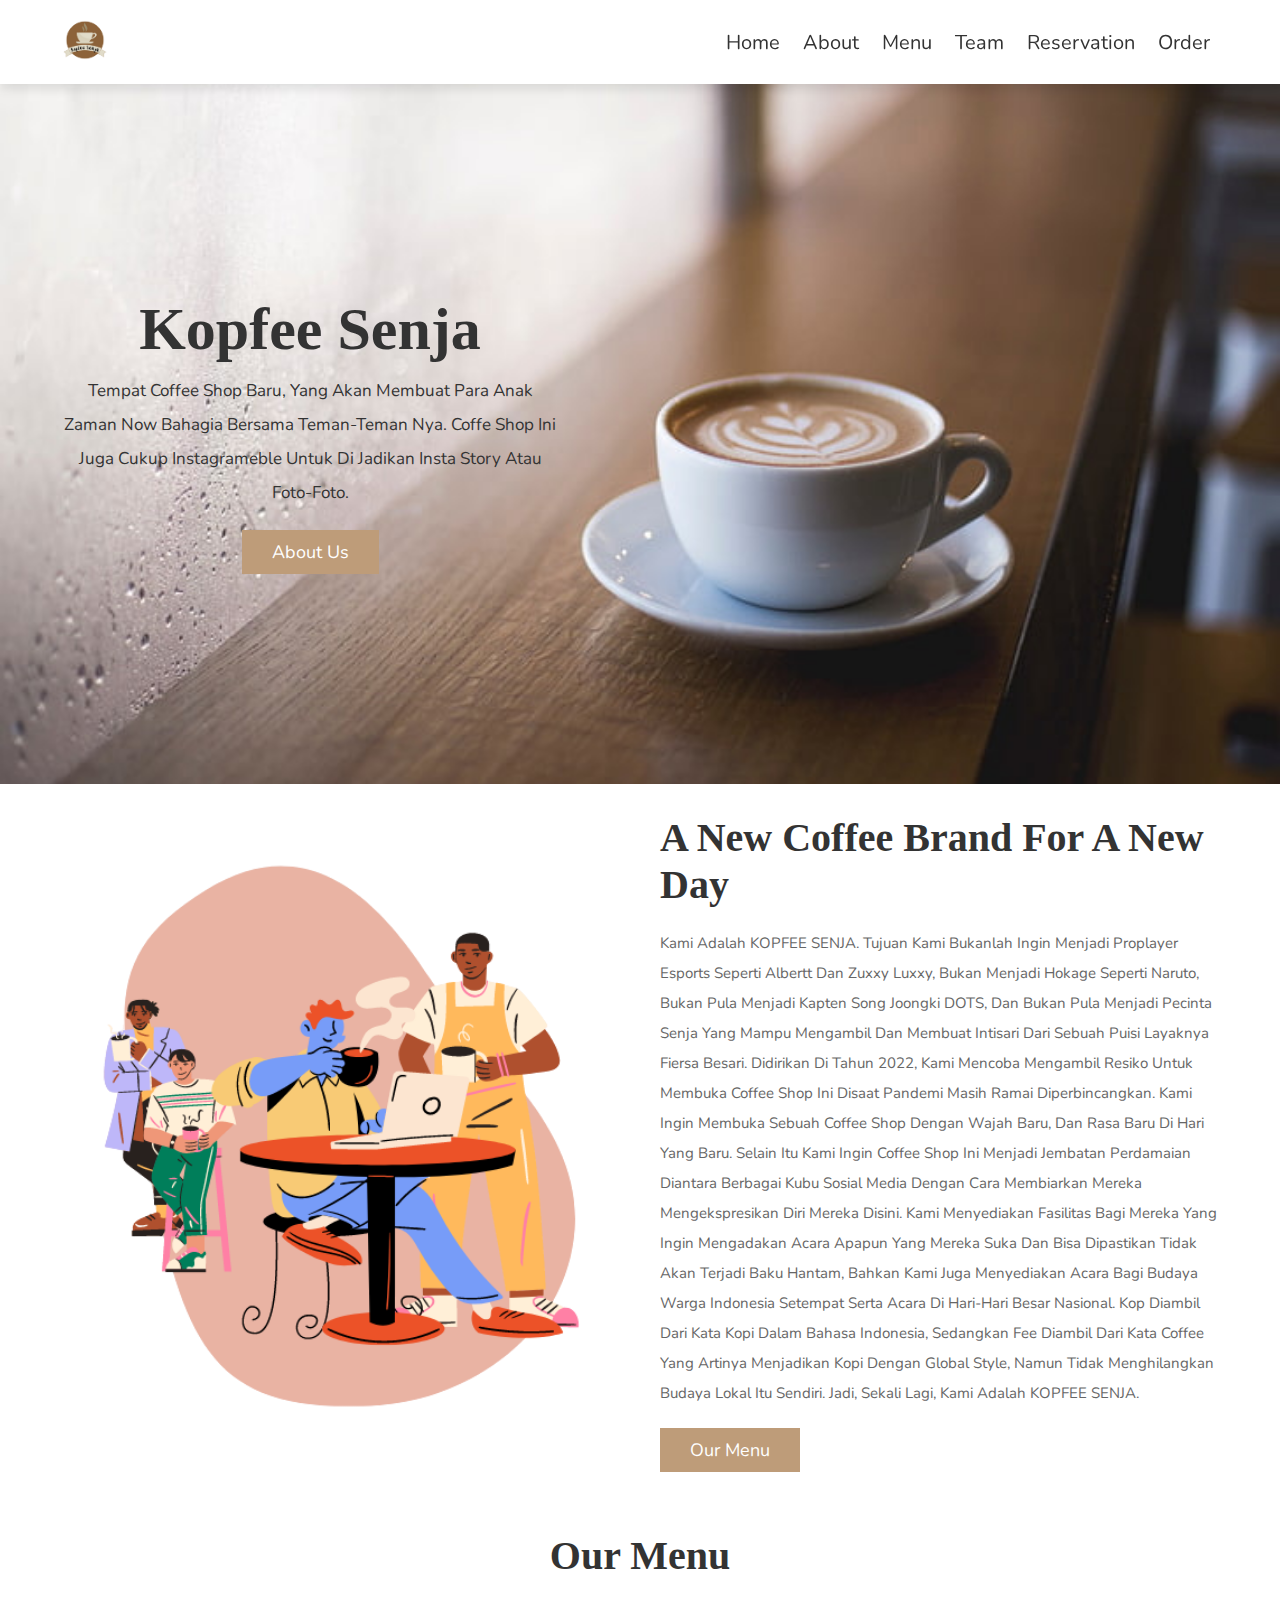
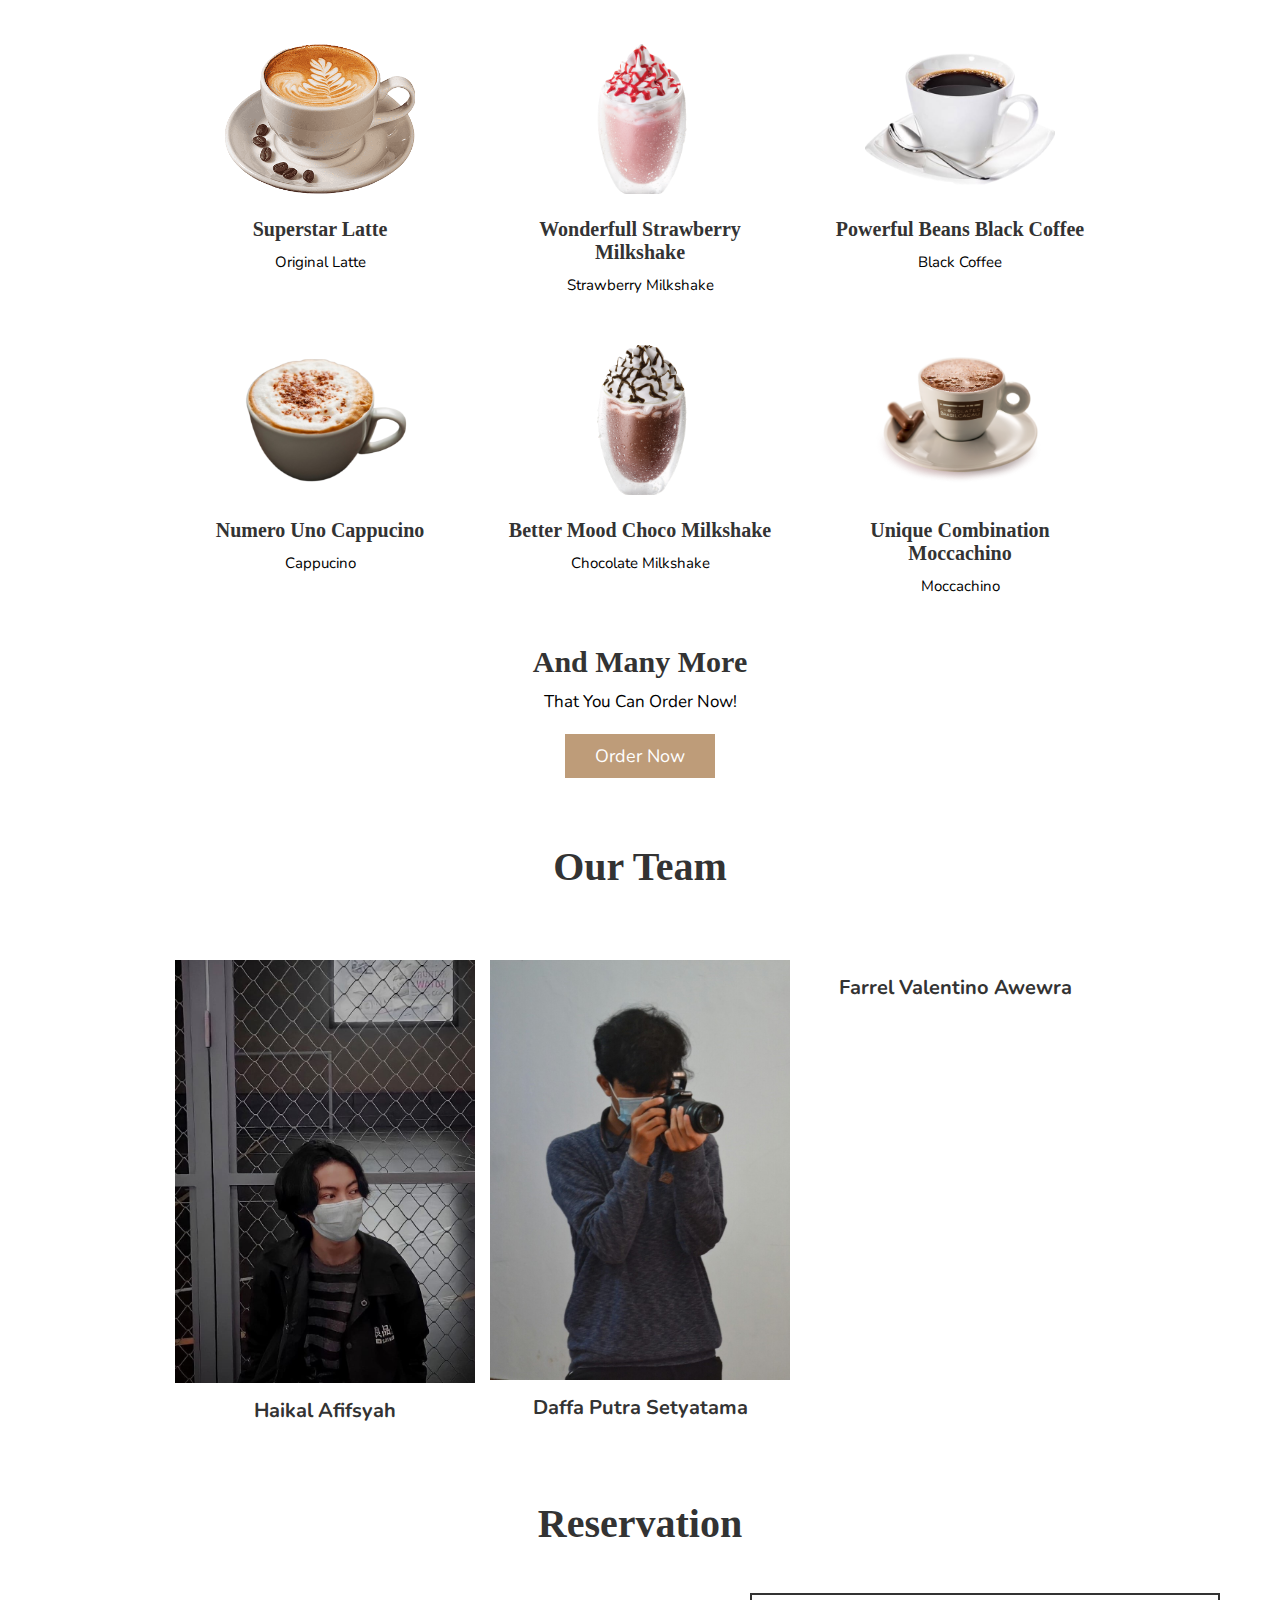
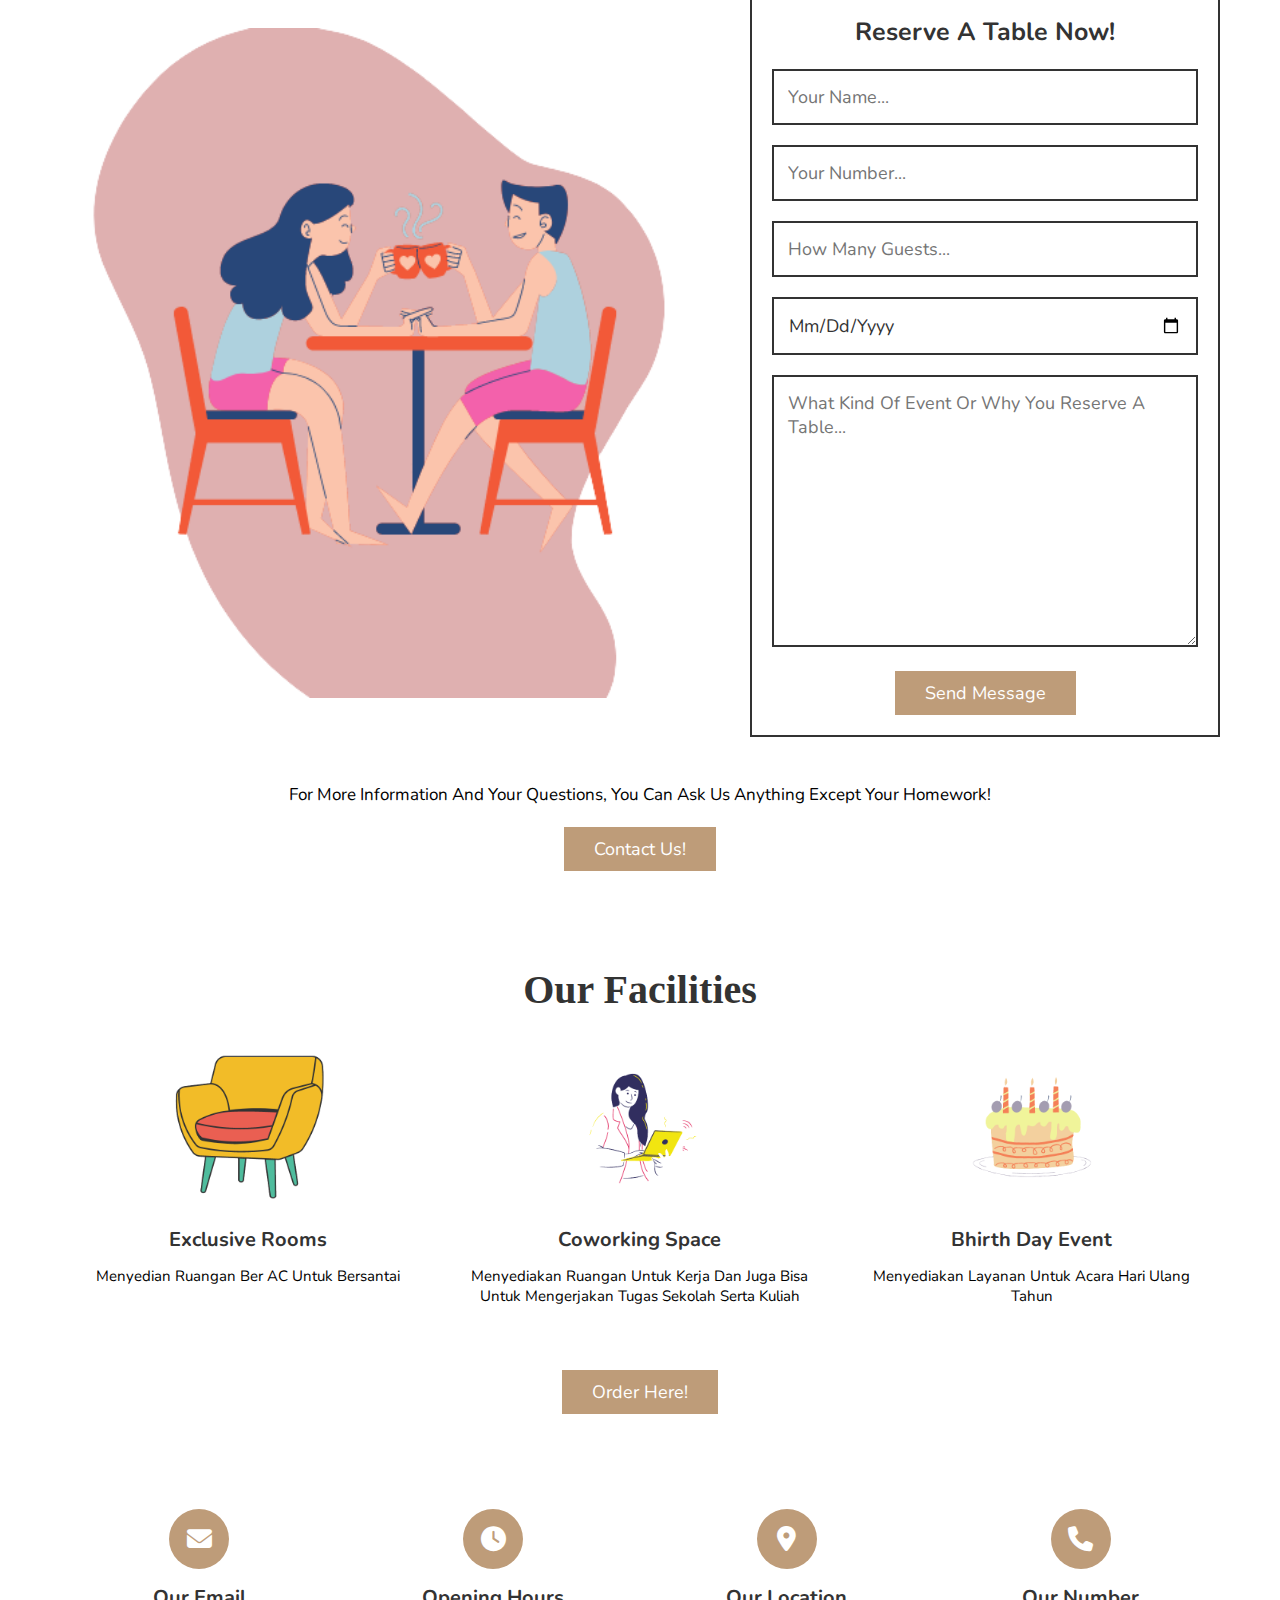
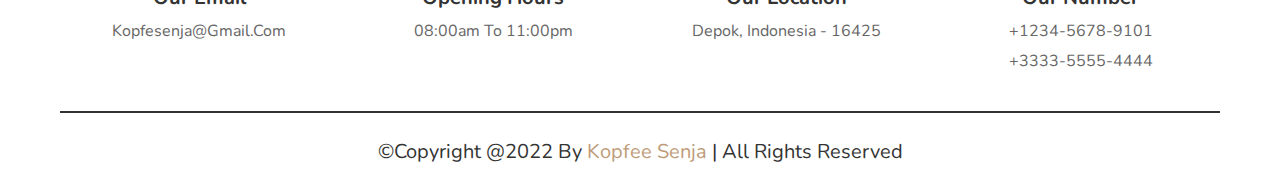
==== index.html @ ac5a5caf "Merge pull request #1 from farrelval/Develop" ====
<!DOCTYPE html>
<html>
<head>
	<meta charset="utf-8">
	<meta http-equiv="X-UA-Compatible" content="IE=edge">
	<meta name="viewport" content="width=device-width, initial-scale=1">
	<title>Welcome | Kopfee Senja</title>

	<!-- Font Awesome CDN Link -->
	<link rel="stylesheet" href="https://cdnjs.cloudflare.com/ajax/libs/font-awesome/6.1.1/css/all.min.css">

	<!-- CSS Link -->
	<link rel="stylesheet" type="text/css" href="css/style.css">

	<!-- Icon Title Link -->
	<link rel="Icon" href="/images/logo1.png" type="image/x-icon">


</head>
<body>

<!-- HEADER STARTS -->

<header class="header">
	<section class="flex">
		<a href="#home" class="logo"><img src="/images/logo1.png" alt=""></a>
	
		<nav class="navbar">
			<a href="#home">Home</a>
			<a href="#about">About</a>
			<a href="#menu">Menu</a>
			<a href="#team">Team</a>
			<a href="#reservation">Reservation</a>
			<a href="#orderfeatures">Order</a>
		</nav>

		<div id="menu-btn" class="fas fa-bars"></div>

	</section>
</header>

<!-- HEADER ENDS -->


<!-- HOME STARTS -->

<div class="home-bg">
	<section class="home" id="home">
		<div class="content">
			<h3>Kopfee Senja</h3>
			<p>Tempat coffee shop baru, yang akan membuat para anak zaman now bahagia bersama teman-teman nya. Coffe shop ini juga cukup instagrameble untuk di jadikan insta story atau foto-foto.</p>
			<a href="#about" class="btn">About Us</a>
		</div>
	</section>
</div>

<!-- HOME ENDS -->


<!-- ABOUT STARTS -->

<section class="about" id="about">
	<div class="image">
		<img src="/images/aboutus1.png" alt="">
	</div>
	<div class="content">
		<h3>A New Coffee Brand For A New Day</h3>
		<p>Kami adalah KOPFEE SENJA. Tujuan kami bukanlah ingin menjadi proplayer esports seperti Albertt dan Zuxxy Luxxy, bukan menjadi Hokage seperti Naruto, bukan pula menjadi Kapten Song Joongki DOTS, dan bukan pula menjadi pecinta senja yang mampu mengambil dan membuat intisari dari sebuah puisi layaknya Fiersa Besari. Didirikan di tahun 2022, kami mencoba mengambil resiko untuk membuka Coffee Shop ini disaat pandemi masih ramai diperbincangkan. Kami ingin membuka sebuah coffee shop dengan wajah baru, dan rasa baru di hari yang baru. Selain itu kami ingin coffee shop ini menjadi jembatan perdamaian diantara berbagai kubu sosial media dengan cara membiarkan mereka mengekspresikan diri mereka disini. Kami menyediakan fasilitas bagi mereka yang ingin mengadakan acara apapun yang mereka suka dan bisa dipastikan tidak akan terjadi baku hantam, bahkan kami juga menyediakan acara bagi budaya warga indonesia setempat serta acara di hari-hari besar nasional. Kop diambil dari kata kopi dalam bahasa Indonesia, sedangkan fee diambil dari kata coffee yang artinya menjadikan kopi dengan global style, namun tidak menghilangkan budaya lokal itu sendiri. Jadi, sekali lagi, kami adalah KOPFEE SENJA.</p>
		<a href="#menu" class="btn">Our Menu</a>
	</div>
</section>

<!-- ABOUT ENDS -->


<!-- MENU STARTS -->

	<section class="menu" id="menu">
		<div class="heading">
			<h3>Our Menu</h3>	
			<div class="box-container">
				<div class="box">
					<img src="/images/latte.png" alt="">
					<h3>Superstar latte</h3>
					<p>Original Latte</p>
				</div>
				<div class="box">
					<img src="/images/strawberrymilkshake.png" alt="">
					<h3>Wonderfull Strawberry Milkshake</h3>
					<p>Strawberry Milkshake</p>
				</div>
				<div class="box">
					<img src="/images/blackcoffee.png" alt="">
					<h3>Powerful Beans Black Coffee</h3>
					<p>Black Coffee</p>
				</div>
				<div class="box">
					<img src="/images/cappucino.png" alt="">
					<h3>Numero Uno Cappucino</h3>
					<p>Cappucino</p>
				</div>
				<div class="box">
					<img src="/images/chocomilkshake.png" alt="">
					<h3>Better Mood Choco Milkshake</h3>
					<p>Chocolate Milkshake</p>
				</div>
				<div class="box">
					<img src="/images/Mocha.png" alt="">
					<h3>Unique Combination Moccachino</h3>
					<p>Moccachino</p>
				</div>
			</div>
			<div class="tekstambah">
				<h3>And many more</h3>
				<p>That you can order now!</p>
				<a href="#orderfeaturesbtn" class="btn">Order Now</a>
			</div>
		</div>
	</section>

<!-- MENU ENDS -->


<!-- TEAM STARTS -->

<div class="team" id="team">
	<div class="heading">
		<h3>Our Team</h3>
	</div>
	<div class="box-container">
		<div class="box">	
			<img src="/images/haikal6.jpg" alt="">
			<h3>Haikal Afifsyah</h3>
			<div class="overlay">
				<div class="text">Perkenalkan nama saya Haikal, asal dari Tangerang. Saya adalah Owner sekaligus Manajer Kopfee Senja</div>
			</div>
		</div>
		<div class="box">
			<img src="/images/Daffaps.jpg" alt="">
			<h3>Daffa Putra Setyatama</h3>
			<div class="overlay">
				<div class="text">Halo, nama saya Daffa Putra Setyatama, asal dari Depok. Saya adalah Owner dan Head Store Kopfee Senja</div>
			</div>
		</div>
		<div class="box">
			<img src="/images/FarrelVA.jpg" alt="">
			<h3>Farrel Valentino Awewra</h3>
			<div class="overlay">
				<div class="text">Hai, saya Farrel Valentino yang asalnya dari Depok. Saya adalah Owner dan Creative Consultant Store Kopfee Senja</div>
			</div>
		</div>
	</div>
</div>

<!-- TEAM ENDS -->


<!-- RESERVATION STARTS -->

<section class="reservation" id="reservation">
	<div class="heading">
		<h3>Reservation</h3>
	</div>

	<div class="row">

		<div class="image">
			<img src="/images/reservation.png" alt="">
		</div>

		<form action="https://formspree.io/f/xlezkgwy" method="post">
			<h3>Reserve a table now!</h3>
			<input type="text" name="name" required class="box" maxlength="20" placeholder="Your name...">
			<input type="number" name="number" required class="box" maxlength="20" placeholder="Your number..." min="0" max="99999999999999" onkeypress="if(this.value.length == 10)" return false>
			<input type="number" name="guests" required class="box" maxlength="20" placeholder="How many guests..." min="0" max="99" onkeypress="if(this.value.length == 2)" return false>
			<input type="date" name="date" required class="box">
			<textarea name="messagetextarea" id="" cols="30" rows="10" class="box" placeholder="What kind of event or why you reserve a table..."></textarea>
			<input type="submit" name="send" value="Send message" class="btn">
		</form>
	</div>
	<div class="tekstambah">
		<p>For more information and your questions, you can ask us anything except your homework!</p>
		<a href="index2.html" class="btn" id="contactusbtn">Contact Us!</a>
	</div>
</section>

<!-- RESERVATION ENDS -->


<!-- ORDER FEATURES STARTS -->

<section class="orderfeatures" id="orderfeatures">

	<div class="heading">
		<h3>Our Facilities</h3>
	</div>

	<div class="box-container">
		
		<div class="box">
			<img src="/images/roomspace.png" alt="">
			<h3> Exclusive Rooms</h3>
			<p> Menyedian ruangan ber AC untuk bersantai</p>
		</div>
		<div class="box">
			<img src="/images/coworking.png" alt="">
			<h3> Coworking Space </h3>
			<p> Menyediakan ruangan Untuk kerja dan juga bisa untuk mengerjakan tugas sekolah serta kuliah</p>
		</div>
		<div class="box">
			<img src="/images/kueulangtahun.png" alt="">
			<h3> Bhirth day Event </h3>
			<p> Menyediakan Layanan untuk acara hari ulang tahun </p>
		</div>
	</div>
	<div class="tekstambah">
		<a href="order.html" class="btn" id="orderfeaturesbtn">Order Here!</a>
	</div>
</section>

<!-- ORDER FEATURES ENDS -->


<!-- FOOTER STARTS -->

<section class="footer">

	<div class="box-container">

		<div class="box">
			<i class="fas fa-envelope"></i>
			<h3>Our Email</h3>
			<p>kopfesenja@gmail.com</p>
		</div>
		
		<div class="box">
			<i class="fas fa-clock"></i>
			<h3>Opening Hours</h3>
			<p>08:00am to 11:00pm</p>
		</div>

		<div class="box">
			<i class="fas fa-map-marker-alt"></i>
			<h3>Our Location</h3>
			<p>Depok, Indonesia - 16425</p>
		</div>

		<div class="box">
			<i class="fas fa-phone"></i>
			<h3>Our Number</h3>
			<p>+1234-5678-9101</p>
			<p>+3333-5555-4444</p>
		</div>


	</div>

<div class="credit"> &copy;copyright @2022 by <span>Kopfee Senja</span> | all rights reserved</div>

</section>

<!-- FOOTER ENDS -->

































	<script src="js/script.js"></script>
</body>
</html>
---- css/style.css ----
@import url("https://fonts.googleapis.com/css2?family=Merienda+One&family=Nunito:wght@200;300;400;500;600;700;800&display=swap");
:root {
  --main-color: #be9c79;
  --black: #333;
  --white: #fff;
  --light-color: #666;
  --border:.2rem solid var(--black);
  --box-shadow:0 .5rem 1rem rgba(0,0,0,.1);
}

* {
  font-family: "Nunito", sans-serif;
  margin: 0;
  padding: 0;
  box-sizing: border-box;
  outline: none;
  border: none;
  text-decoration: none;
  text-transform: capitalize;
}

*::-moz-selection {
  background-color: var(--main-color);
  color: var(--white);
}

*::selection {
  background-color: var(--main-color);
  color: var(--white);
}

::-webkit-scrollbar {
  height: 0.5rem;
  width: 1rem;
}

::-webkit-scrollbar-track {
  background-color: transparent;
}

::-webkit-scrollbar-thumb {
  background-color: var(--main-color);
}

html {
  font-size: 62.5%;
  overflow-x: hidden;
  scroll-behavior: smooth;
  scroll-padding-top: 6rem;
}

section {
  padding: 3rem 2rem;
  max-width: 1200px;
  margin: 0 auto;
}

.heading {
  text-align: center;
  margin-bottom: 2rem;
}

.heading h3 {
  font-size: 4rem;
  color: var(--black);
  font-family: "Merienda One", cursive;
}

.btn {
  display: inline-block;
  margin-top: 1rem;
  background-color: var(--main-color);
  cursor: pointer;
  color: var(--white);
  font-size: 1.8rem;
  padding: 1rem 3rem;
}

.btn:hover {
  background-color: var(--black);
}

.header {
  position: -webkit-sticky;
  position: sticky;
  top: 0;
  left: 0;
  right: 0;
  background-color: var(--white);
  box-shadow: var(--box-shadow);
  z-index: 1000;
}

.header .flex {
  display: flex;
  align-items: center;
  justify-content: space-between;
  position: relative;
  padding: 1.5rem 2rem;
}

.header .flex .logo img {
  height: 5rem;
}

.header .flex .navbar a {
  margin: 1rem;
  font-size: 2rem;
  color: var(--black);
}

.header .flex .navbar a:hover {
  text-decoration: underline;
  color: var(--main-color);
}

#menu-btn {
  display: none;
  font-size: 2.5rem;
  color: var(--black);
  cursor: pointer;
}

.home-bg {
  background: url(/images/homebg.jpg) no-repeat;
  background-size: cover;
  background-position: center;
}

.home-bg .home {
  min-height: 70rem;
  display: flex;
  align-items: center;
}

.home-bg .home .content {
  width: 50rem;
  text-align: center;
}

.home-bg .home .content h3 {
  font-size: 6rem;
  color: var(--black);
  font-family: "Merienda One", cursive;
}

.home-bg .home .content p {
  padding: 1rem 0;
  font-size: 1.7rem;
  color: var(--black);
  line-height: 2;
}

.about {
  display: flex;
  align-items: center;
  flex-wrap: wrap;
  gap: 4rem;
}

.about .image {
  flex: 1 1 40rem;
}

.about .image img {
  width: 100%;
}

.about .content {
  flex: 1 1 40rem;
}

.about .content h3 {
  font-size: 4rem;
  color: var(--black);
  font-family: "Merienda One", cursive;
  padding-bottom: 1rem;
}

.about .content p {
  padding: 1rem 0;
  line-height: 2;
  color: var(--light-color);
  font-size: 1.5rem;
}

.menu .box-container {
  padding-top: 5rem;
  display: grid;
  grid-template-columns: repeat(auto-fit, 30rem);
  gap: 2rem;
  align-items: flex-start;
  justify-content: center;
}

.menu .box-container .box {
  text-align: center;
  margin: 5%;
  cursor: pointer;
}

.menu .box-container .box:hover {
  background-color: var(--main-color);
  transition: 0.3s ease;
}

.menu .box-container .box:active {
  background-color: var(--black);
}
.menu .box-container .box:active h3 {
  color: var(--white);
}
.menu .box-container .box:active p {
  color: var(--white);
}

.menu .box-container .box img {
  width: 190px;
  height: 150px;
  -o-object-fit: cover;
     object-fit: cover;
  margin-bottom: 2rem;
}

.menu .box-container .box h3 {
  font-size: 2rem;
  color: var(--black);
}

.menu .box-container .box p {
  font-size: 15px;
  padding-top: 4%;
}

.menu .tekstambah {
  text-align: center;
  margin: 3%;
}

.menu .tekstambah h3 {
  font-size: 3rem;
}

.menu .tekstambah p {
  font-size: 1.7rem;
  padding: 1%;
}

.team .box-container {
  padding-top: 5rem;
  display: grid;
  grid-template-columns: repeat(auto-fit, 30rem);
  gap: 1.5rem;
  justify-content: center;
}

.team .box-container .box {
  text-align: center;
}

.team .box-container .box {
  position: relative;
  cursor: pointer;
}

.team .box-container .box .overlay {
  position: absolute;
  bottom: 100%;
  left: 0;
  right: 0;
  background-color: var(--main-color);
  overflow: hidden;
  width: 100%;
  height: 0;
  transition: 0.5s ease;
}

.team .box-container .box:hover .overlay {
  bottom: 0;
  height: 100%;
}

.team .box-container .box .overlay .text {
  color: var(--white);
  font-size: 20px;
  position: absolute;
  top: 50%;
  left: 50%;
  transform: translate(-50%, -50%);
  text-align: center;
}

.team .box-container .box img {
  width: 100%;
  -o-object-fit: cover;
     object-fit: cover;
  margin-bottom: 1rem;
}

.team .box-container .box h3 {
  font-size: 2rem;
  color: var(--black);
}

.reservation .heading {
  margin: 4%;
}

.reservation .row {
  display: flex;
  align-items: center;
  flex-wrap: wrap;
  gap: 2rem;
}

.reservation .row .image {
  flex: 1 1 50rem;
}

.reservation .row .image img {
  width: 100%;
}

.reservation .row form {
  flex: 1 1 30rem;
  border: var(--border);
  padding: 2rem;
  text-align: center;
}

.reservation .row form h3 {
  font-size: 2.5rem;
  margin-bottom: 1rem;
  color: var(--black);
}

.reservation .row form .box {
  width: 100%;
  padding: 1.4rem;
  font-size: 1.8rem;
  color: var(--black);
  border: var(--border);
  margin: 1rem 0;
}

.reservation .tekstambah {
  text-align: center;
  margin: 3%;
}

.reservation .tekstambah p {
  font-size: 1.7rem;
  padding: 1%;
}

.orderfeatures .box-container {
  display: grid;
  grid-template-columns: repeat(auto-fit, minmax(27rem, 1fr));
  gap: 1.5rem;
  align-items: flex-start;
  justify-content: center;
}

.orderfeatures .box-container .box {
  text-align: center;
  margin: 5%;
  cursor: pointer;
}

.orderfeatures .box-container .box img {
  width: 190px;
  height: 150px;
  -o-object-fit: cover;
     object-fit: cover;
  margin-bottom: 2rem;
}

.orderfeatures .box-container .box h3 {
  font-size: 2rem;
  color: var(--black);
}

.orderfeatures .box-container .box p {
  font-size: 15px;
  padding-top: 4%;
}

.orderfeatures .tekstambah {
  text-align: center;
  margin: 3%;
}

.footer .box-container {
  display: grid;
  grid-template-columns: repeat(auto-fit, minmax(27rem, 1fr));
  gap: 1.5rem;
  align-items: flex-start;
}

.footer .box-container .box {
  text-align: center;
}

.footer .box-container .box i {
  font-size: 2.5rem;
  line-height: 6rem;
  height: 6rem;
  width: 6rem;
  border-radius: 50%;
  background-color: var(--main-color);
  color: var(--white);
  margin-bottom: 0.5rem;
}

.footer .box-container .box h3 {
  margin: 1rem 0;
  font-size: 2rem;
  color: var(--black);
}

.footer .box-container .box p {
  line-height: 2rem;
  font-size: 1.6rem;
  color: var(--light-color);
  margin: 1rem 0;
}

.footer .credit {
  text-align: center;
  margin-top: 3rem;
  padding-top: 2.5rem;
  border-top: var(--border);
  font-size: 2rem;
  color: var(--black);
}

.footer .credit span {
  color: var(--main-color);
}

/*INDEX2.HTML*/
.contactus .heading {
  margin: 4%;
}

.contactus .row {
  display: flex;
  align-items: center;
  flex-wrap: wrap;
  gap: 2rem;
}

.contactus .row .image {
  flex: 1 1 50rem;
}

.contactus .row .image img {
  width: 100%;
}

.contactus .row form {
  flex: 1 1 30rem;
  border: var(--border);
  padding: 2rem;
  text-align: center;
}

.contactus .row form h3 {
  font-size: 2.5rem;
  margin-bottom: 1rem;
  color: var(--black);
}

.contactus .row form .box {
  width: 100%;
  padding: 1.4rem;
  font-size: 1.8rem;
  color: var(--black);
  border: var(--border);
  margin: 1rem 0;
}

.contactus .row form label {
  font-size: 1.5rem;
  font-family: "Nunito", sans-serif;
  float: left;
  color: var(--light-color);
}

.faq .container {
  margin: 20px auto;
  max-width: 700px;
}

.faq .container .heading {
  text-align: center;
  font-size: 30px;
  padding: 20px;
  margin-bottom: 20px;
  font-family: "Merienda One", cursive;
}

.faq .container .accordion-container {
  padding: 0 20px;
}

.faq .container .accordion-container .accordion {
  margin-bottom: 20px;
  cursor: pointer;
}

.faq .container .accordion-container .accordion.active .accordion-heading {
  background: var(--main-color);
}

.faq .container .accordion-container .accordion.active .accordion-heading h3 {
  color: var(--white);
  font-family: "Nunito", sans-serif;
}

.faq .container .accordion-container .accordion.active .accordion-heading i {
  color: #fff;
  transform: rotate(180deg);
  transition: transform 0.2s 0.1s;
}

.faq .container .accordion-container .accordion.active .accordion-content {
  display: block;
}

.faq .container .accordion-container .accordion .accordion-heading {
  display: flex;
  align-items: center;
  justify-content: space-between;
  gap: 10px;
  background: #fff;
  border: 2px solid #000;
  padding: 15px 20px;
}

.faq .container .accordion-container .accordion .accordion-heading h3 {
  font-size: 18px;
}

.faq .container .accordion-container .accordion .accordion-heading i {
  font-size: 25px;
}

.faq .container .accordion-container .accordion .accordion-content {
  padding: 15px 20px;
  border: 2px solid #000;
  font-size: 15px;
  background: #fff;
  border-top: 0;
  display: none;
  -webkit-animation: animate 0.2s linear backwards;
          animation: animate 0.2s linear backwards;
  line-height: 2;
  transform-origin: top;
}

.order .heading {
  padding-top: 3rem;
}

.order .box-container {
  padding-top: 5rem;
  display: grid;
  grid-template-columns: repeat(auto-fit, 30rem);
  gap: 2rem;
  align-items: flex-start;
  justify-content: center;
}

.order .box-container .box {
  cursor: pointer;
  background: #fff;
  border: 0.1rem solid rgba(0, 0, 0, 0.2);
  border-radius: 0.5rem;
  box-shadow: var(--box-shadow);
}

.order .container .box-container .box:hover {
  background: var(--main-color);
  transition: 0.5s ease;
}
.order .container .box-container .box .content .price:hover {
  color: var(--white);
}
.order .container .box-container .box .content h3:hover, .order .container .box-container .box p:hover {
  color: var(--white);
}

.order .box-container .box .image {
  height: 25rem;
  width: 100%;
  padding: 1.5rem;
  overflow: hidden;
  position: relative;
}

.order .box-container .box .image img {
  height: 100%;
  width: 100%;
  border-radius: 0.5rem;
  -o-object-fit: cover;
     object-fit: cover;
}

.order .box-container .box .content {
  padding: 2rem;
  padding-top: 0;
  font-family: "Nunito", sans-serif;
}

.order .box-container .box .content h3 {
  color: var(--black);
  font-size: 2rem;
}

.order .box-container .box .content p {
  color: var(--black);
  font-size: 1.3rem;
  padding: 0.5rem 0;
  line-height: 1.5;
}

.order .container .box-container .box .content .price {
  color: var(--black);
  margin-top: 1rem;
  font-size: 1.2rem;
}

.order form {
  max-width: 90rem;
  border-radius: 0.5rem;
  box-shadow: var(--box-shadow);
  border: 0.1rem solid rgba(0, 0, 0, 0.2);
  background: var(--white);
  padding: 1.5rem;
  margin: 0 auto;
}

.order form .inputbox {
  display: flex;
  flex-wrap: wrap;
  justify-content: space-between;
}

.order form .inputbox .input {
  width: 49%;
}

.order form .inputbox .input span {
  display: block;
  padding: 0.5rem 0;
  font-size: 1.5rem;
  color: var(--black);
}

.order form .inputbox .input input,
.order form .inputbox .input textarea {
  background: #eee;
  border-radius: 0.5rem;
  padding: 1rem;
  font-size: 1.6rem;
  color: var(--black);
  text-transform: none;
  margin-bottom: 1rem;
  width: 100%;
}

.order form .inputbox .input textarea {
  height: 20rem;
  resize: none;
}

@-webkit-keyframes animate {
  0% {
    transform: scaleY(0);
  }
}

@keyframes animate {
  0% {
    transform: scaleY(0);
  }
}
@media (max-width: 991px) {
  html {
    font-size: 55%;
  }

  .order form .inputbox .input {
    width: 100%;
  }
}
@media (max-width: 768px) {
  #menu-btn {
    display: inline-block;
    transition: 0.2s linear;
  }

  #menu-btn.fa-times {
    transform: rotate(180deg);
  }

  .header .flex .navbar {
    position: absolute;
    top: 99%;
    left: 0;
    right: 0;
    background-color: var(--white);
    border-top: var(--border);
    border-bottom: var(--border);
    -webkit-clip-path: polygon(0 0, 100% 0, 100% 0, 0 0);
            clip-path: polygon(0 0, 100% 0, 100% 0, 0 0);
    transition: 0.2s linear;
  }

  .header .flex .navbar.active {
    -webkit-clip-path: polygon(0 0, 100% 0, 100% 100%, 0 100%);
            clip-path: polygon(0 0, 100% 0, 100% 100%, 0 100%);
  }

  .header .flex .navbar a {
    display: block;
    margin: 2rem;
  }

  .home-bg {
    background-position: left;
  }

  .home-bg .home {
    justify-content: center;
  }

  .home-bg .home .content h3 {
    font-size: 4rem;
  }

  .about .content h3 {
    font-size: 3rem;
    text-align: center;
  }

  .about .content p {
    text-align: center;
  }

  .menu .heading h3 {
    font-size: 3rem;
    text-align: center;
  }

  .team .heading h3 {
    font-size: 3rem;
    text-align: center;
  }

  .reservation .heading h3 {
    font-size: 3rem;
    text-align: center;
    margin: 3%;
  }

  .orderfeatures .heading h3 {
    font-size: 3rem;
    text-align: center;
    margin: 3%;
  }

  .contactus .heading h3 {
    font-size: 3rem;
    text-align: center;
    margin: 3%;
  }

  .contactus .row form h3 {
    font-size: 2rem;
  }

  .faq .container .heading h3 {
    font-size: 3rem;
    text-align: center;
    margin: 3%;
  }

  .order .heading h3 {
    font-size: 3rem;
    text-align: center;
    margin: 3%;
  }
}
@media (max-width: 450px) {
  html {
    font-size: 50%;
  }
}/*# sourceMappingURL=style.css.map */
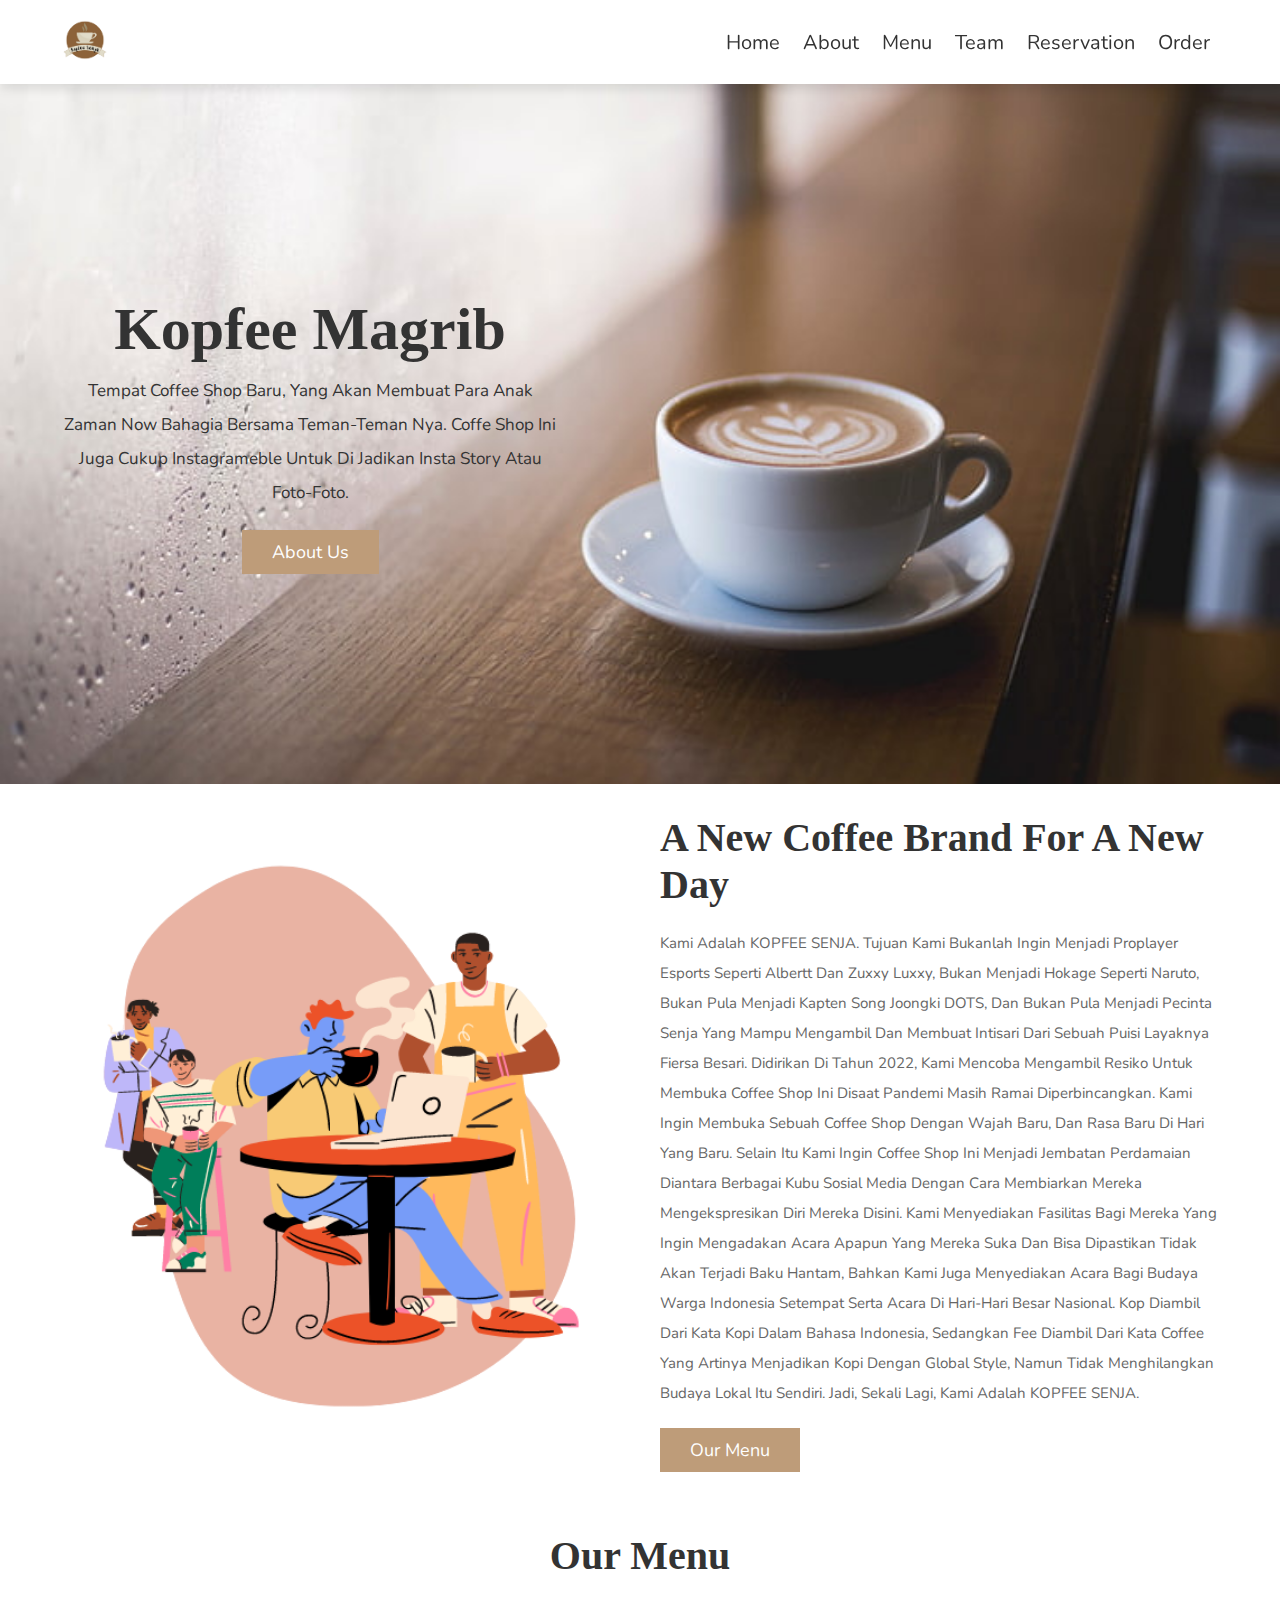
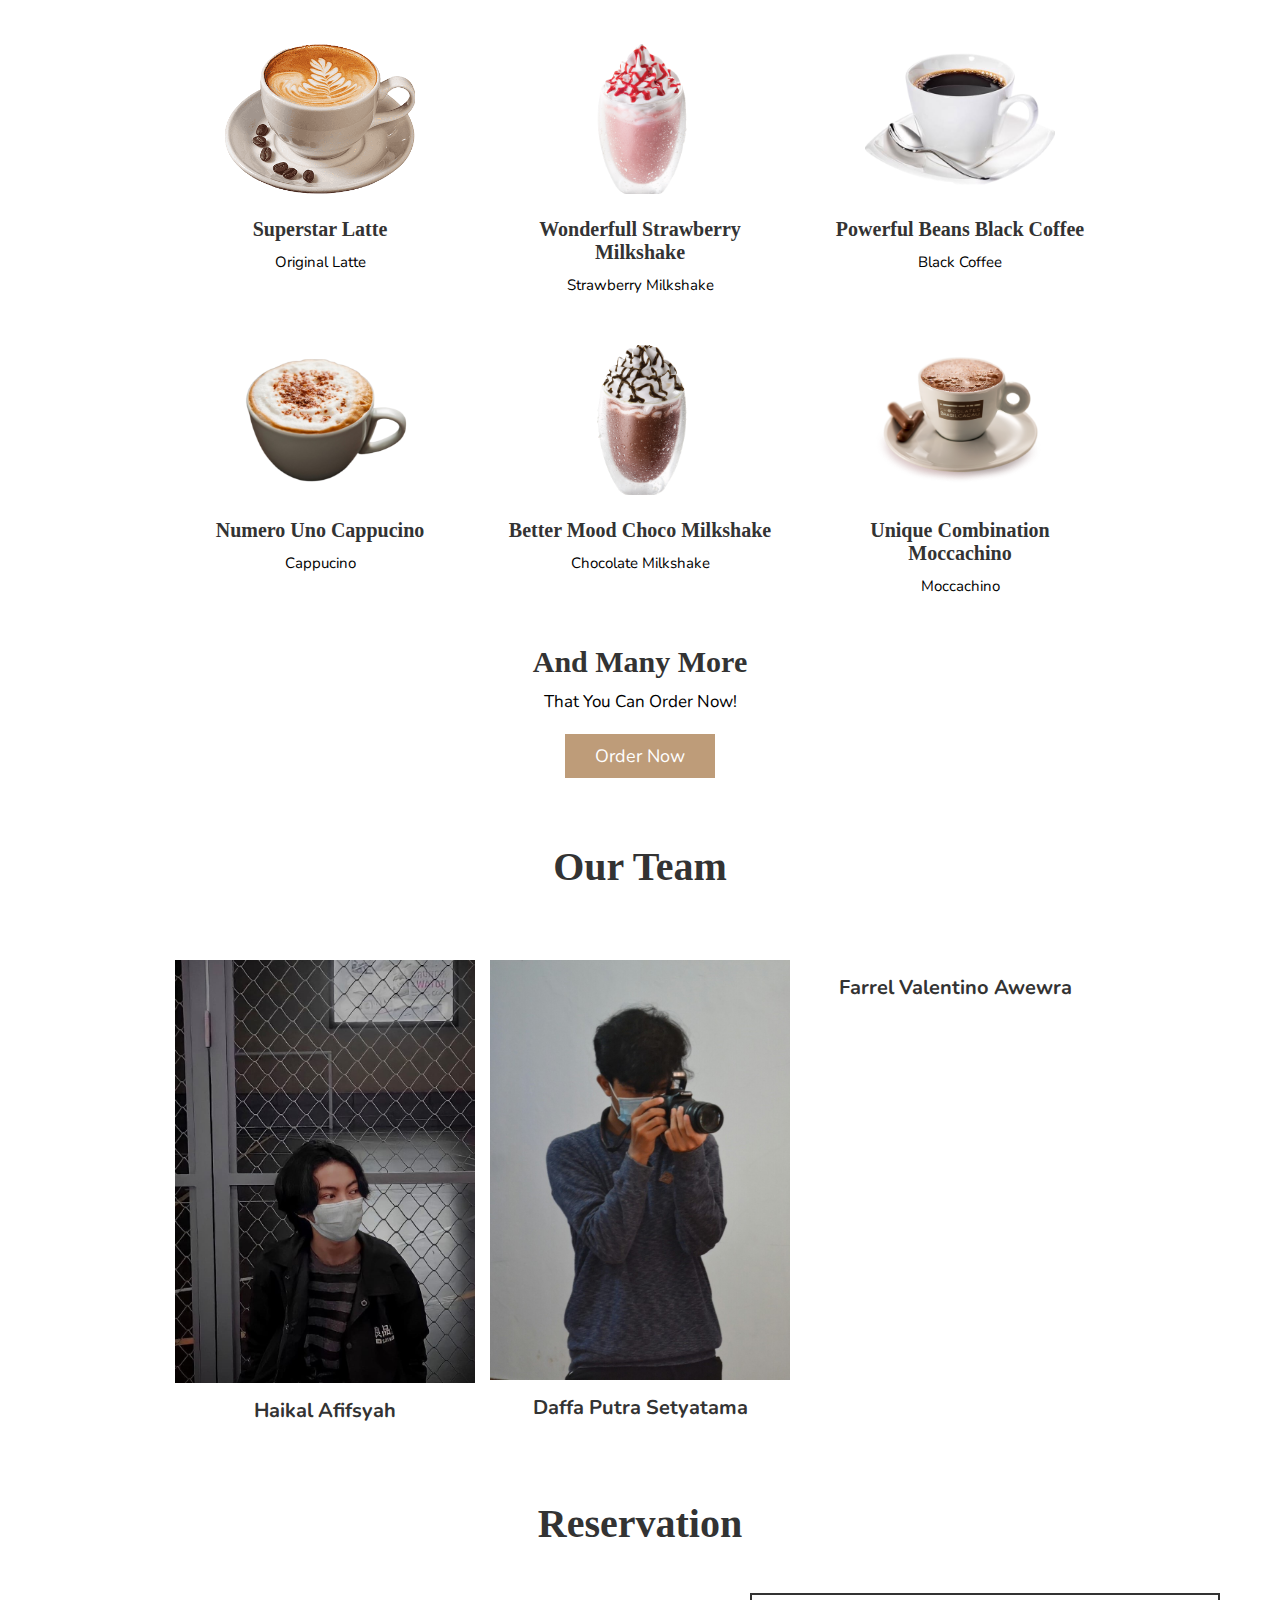
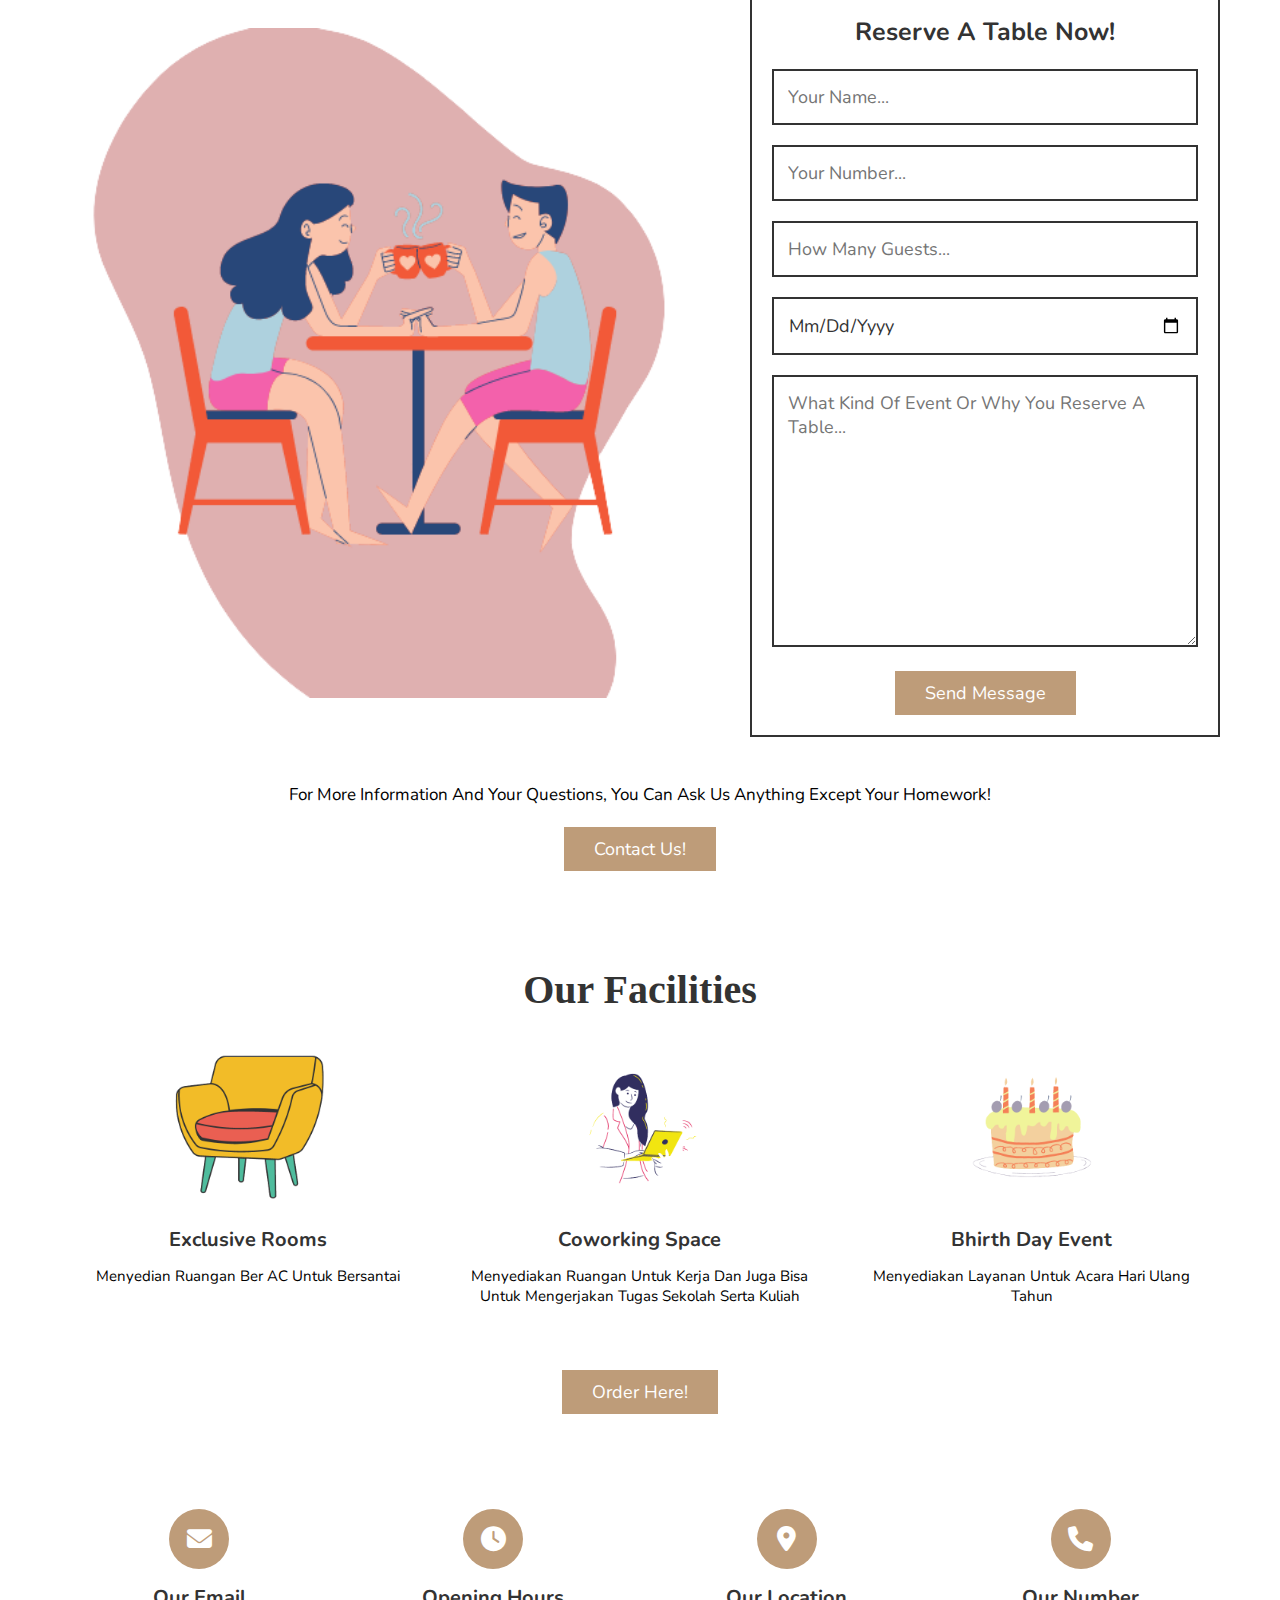
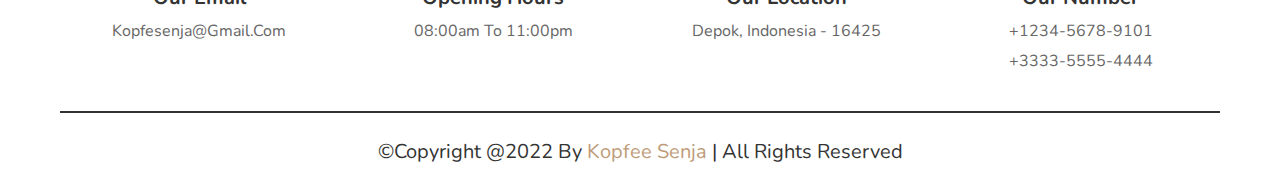
==== commit 78f61ae0: "Update h3" ====
--- a/index.html
+++ b/index.html
@@ -47,7 +47,7 @@
 <div class="home-bg">
 	<section class="home" id="home">
 		<div class="content">
-			<h3>Kopfee Senja</h3>
+			<h3>Kopfee Magrib</h3>
 			<p>Tempat coffee shop baru, yang akan membuat para anak zaman now bahagia bersama teman-teman nya. Coffe shop ini juga cukup instagrameble untuk di jadikan insta story atau foto-foto.</p>
 			<a href="#about" class="btn">About Us</a>
 		</div>
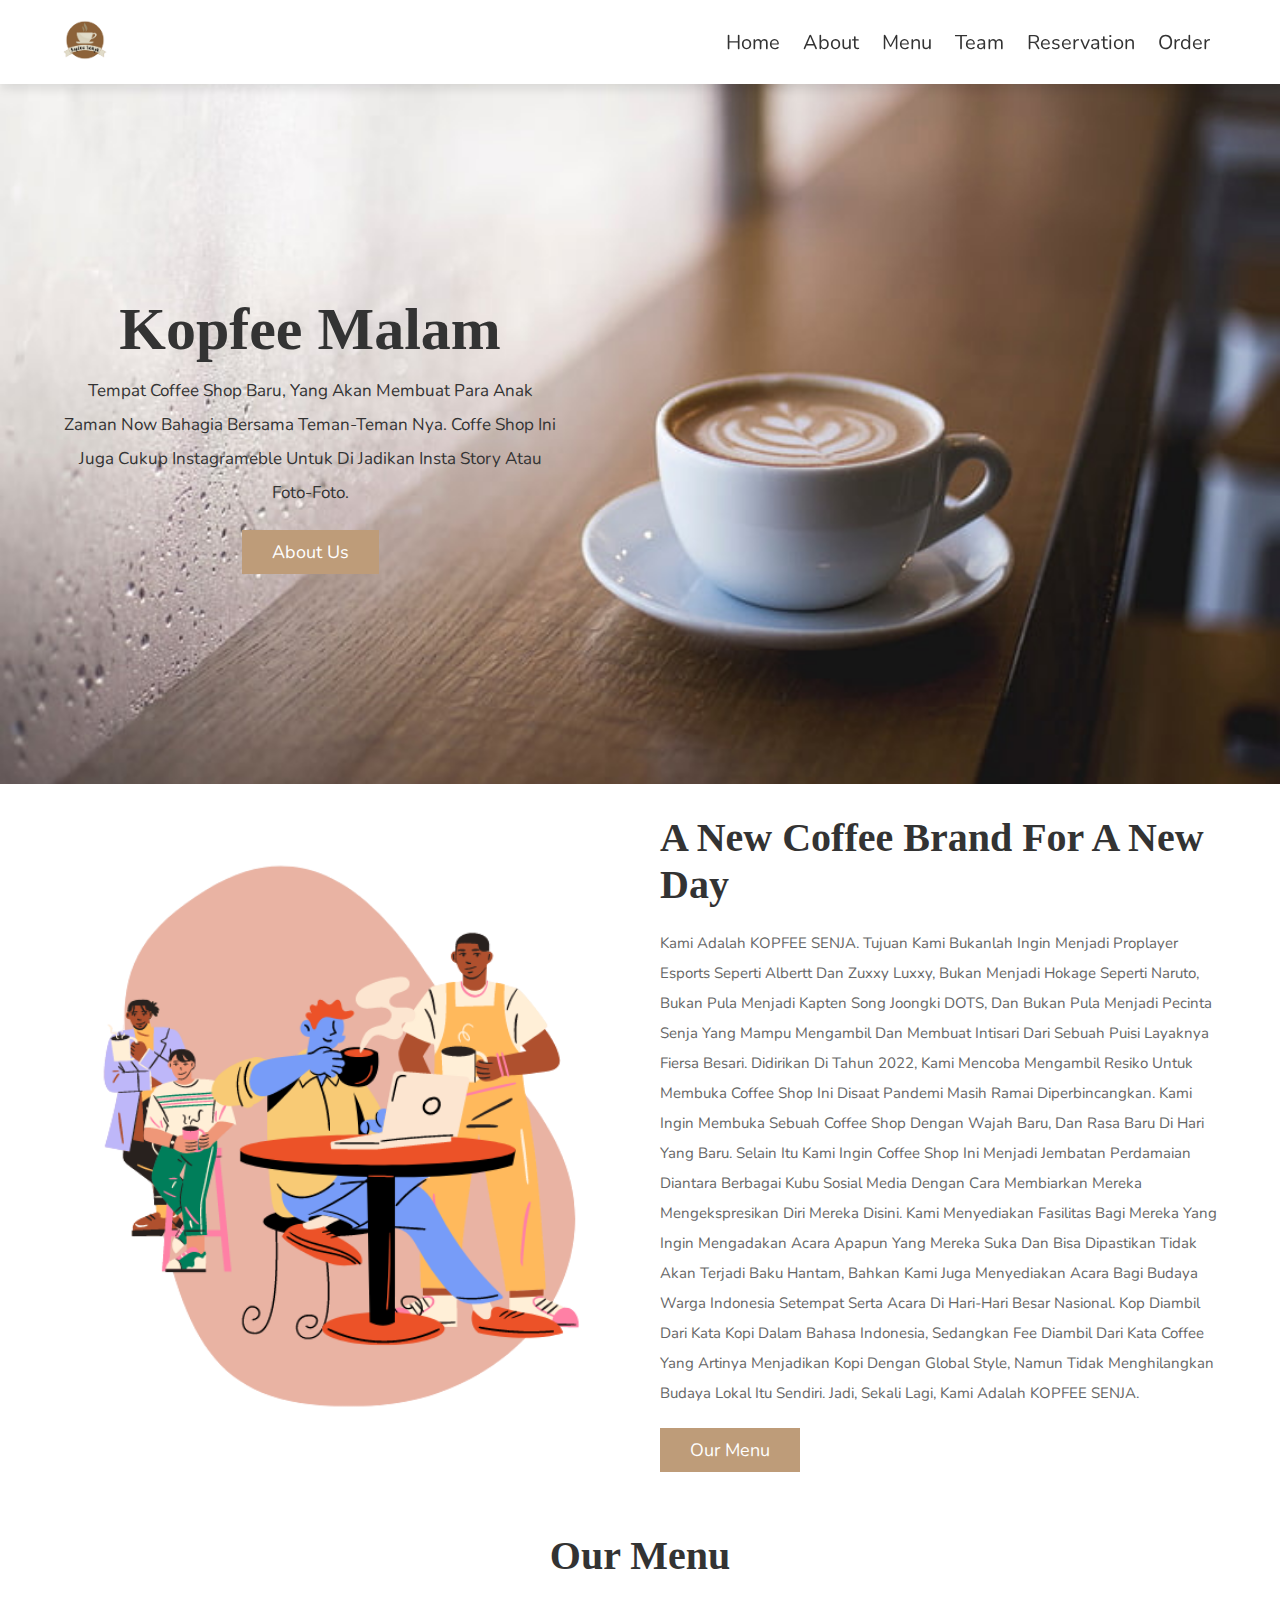
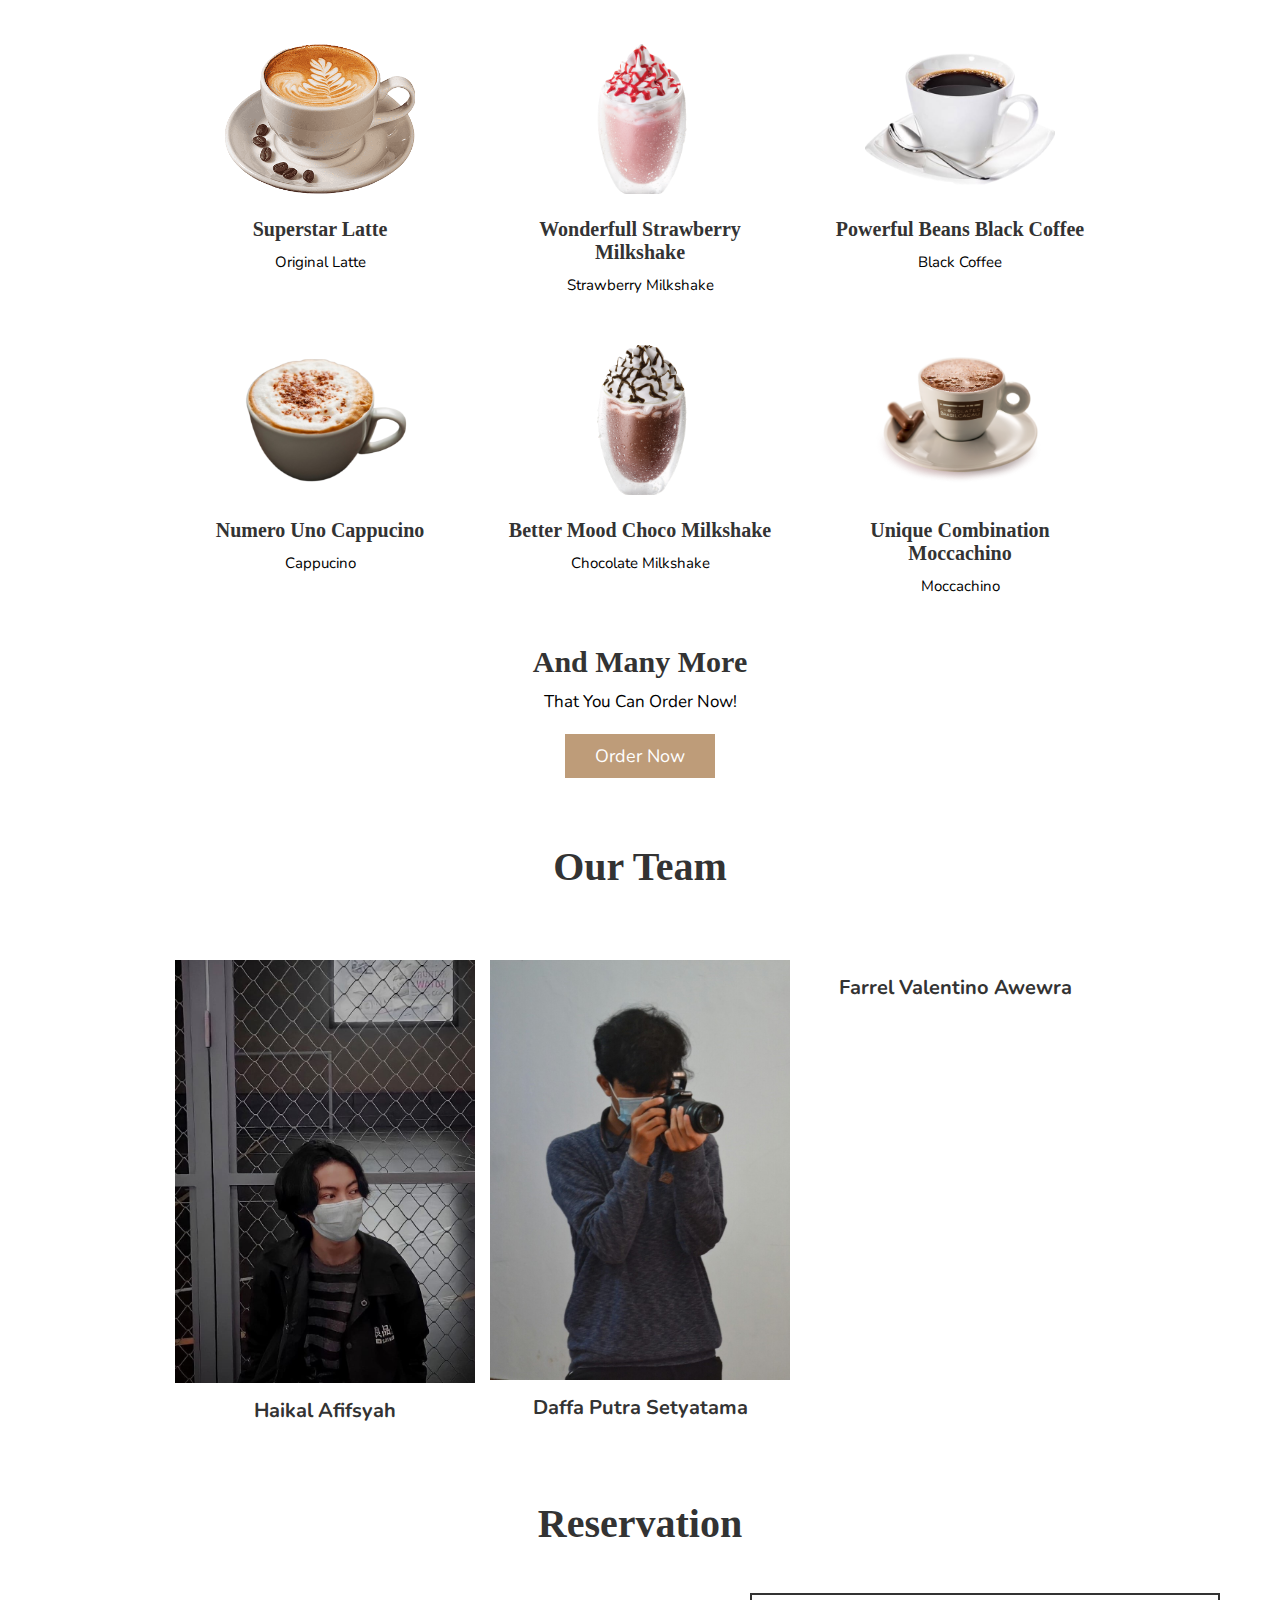
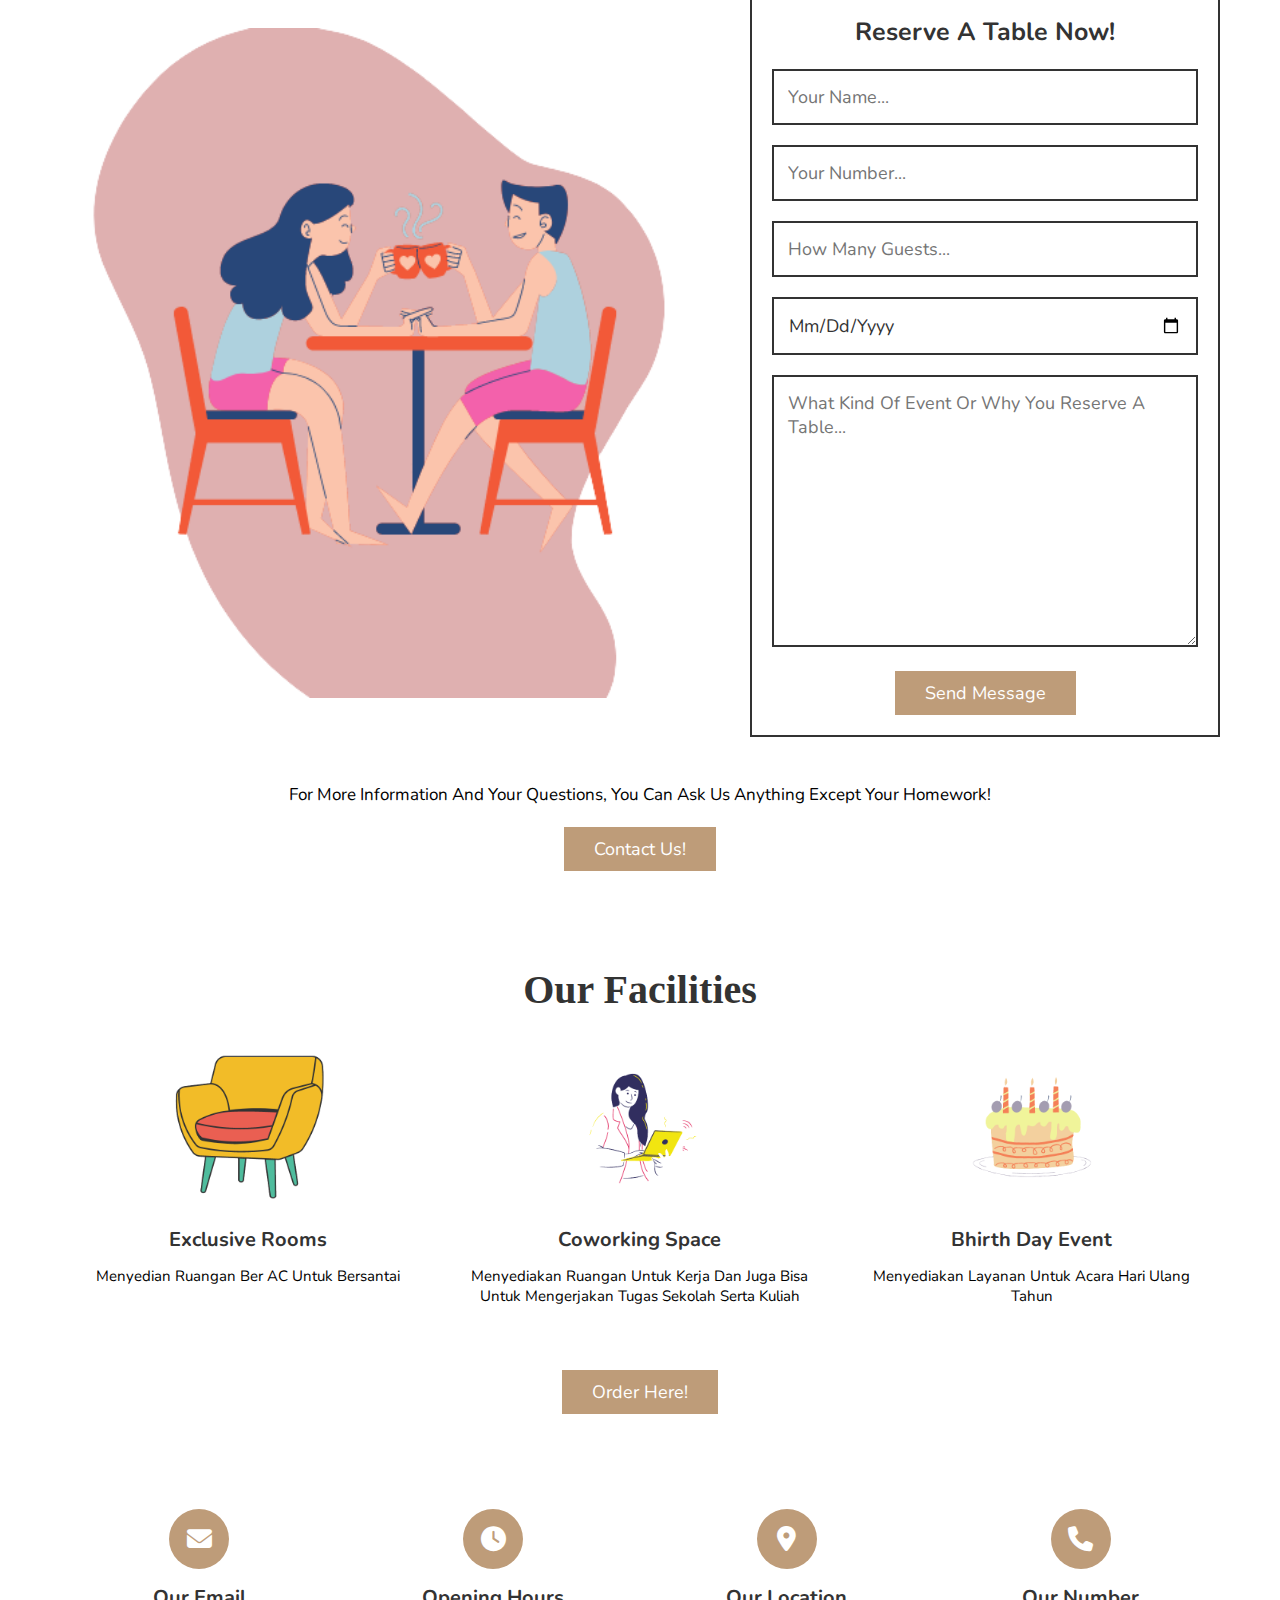
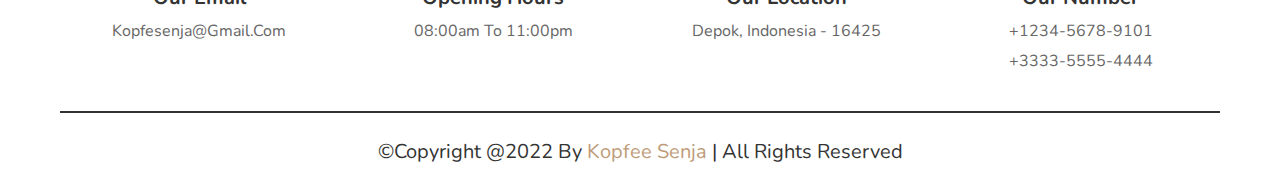
==== commit 48ddc4fb: "Update h3" ====
--- a/index.html
+++ b/index.html
@@ -47,7 +47,7 @@
 <div class="home-bg">
 	<section class="home" id="home">
 		<div class="content">
-			<h3>Kopfee Magrib</h3>
+			<h3>Kopfee Malam</h3>
 			<p>Tempat coffee shop baru, yang akan membuat para anak zaman now bahagia bersama teman-teman nya. Coffe shop ini juga cukup instagrameble untuk di jadikan insta story atau foto-foto.</p>
 			<a href="#about" class="btn">About Us</a>
 		</div>
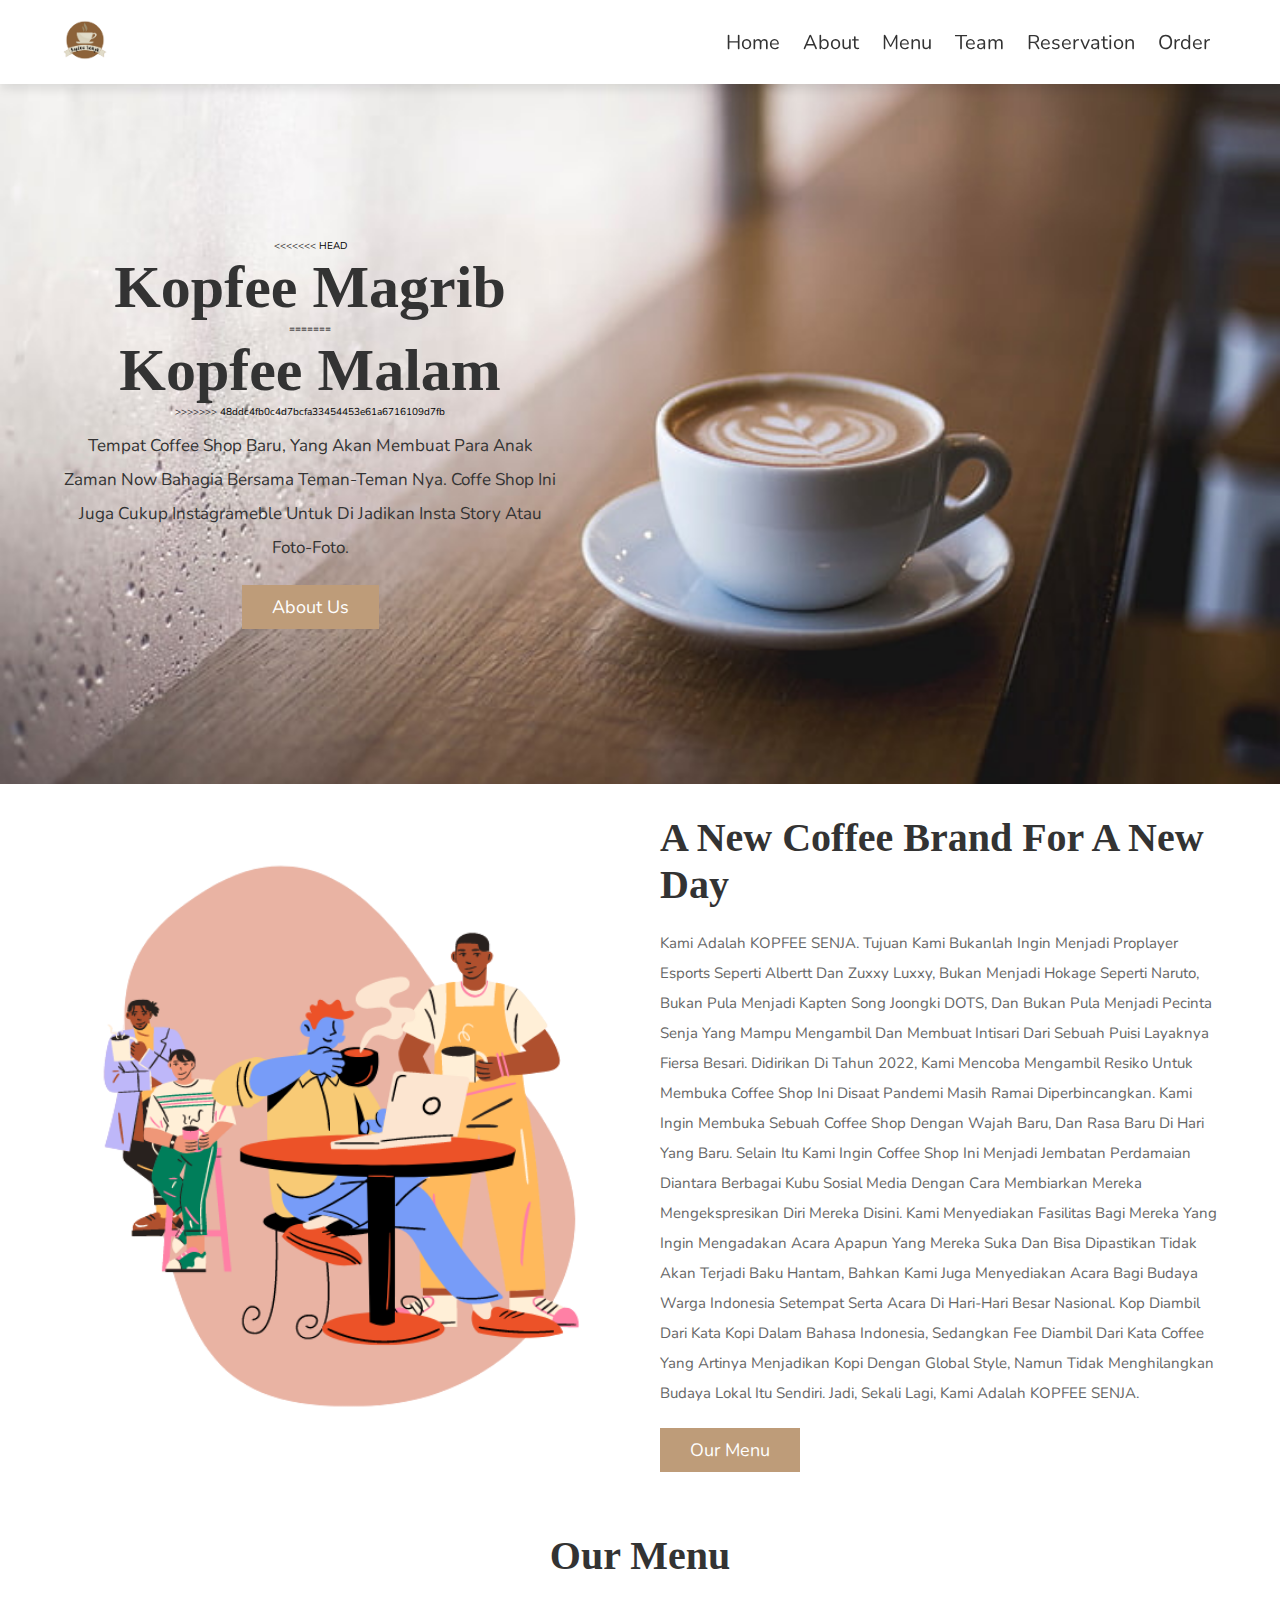
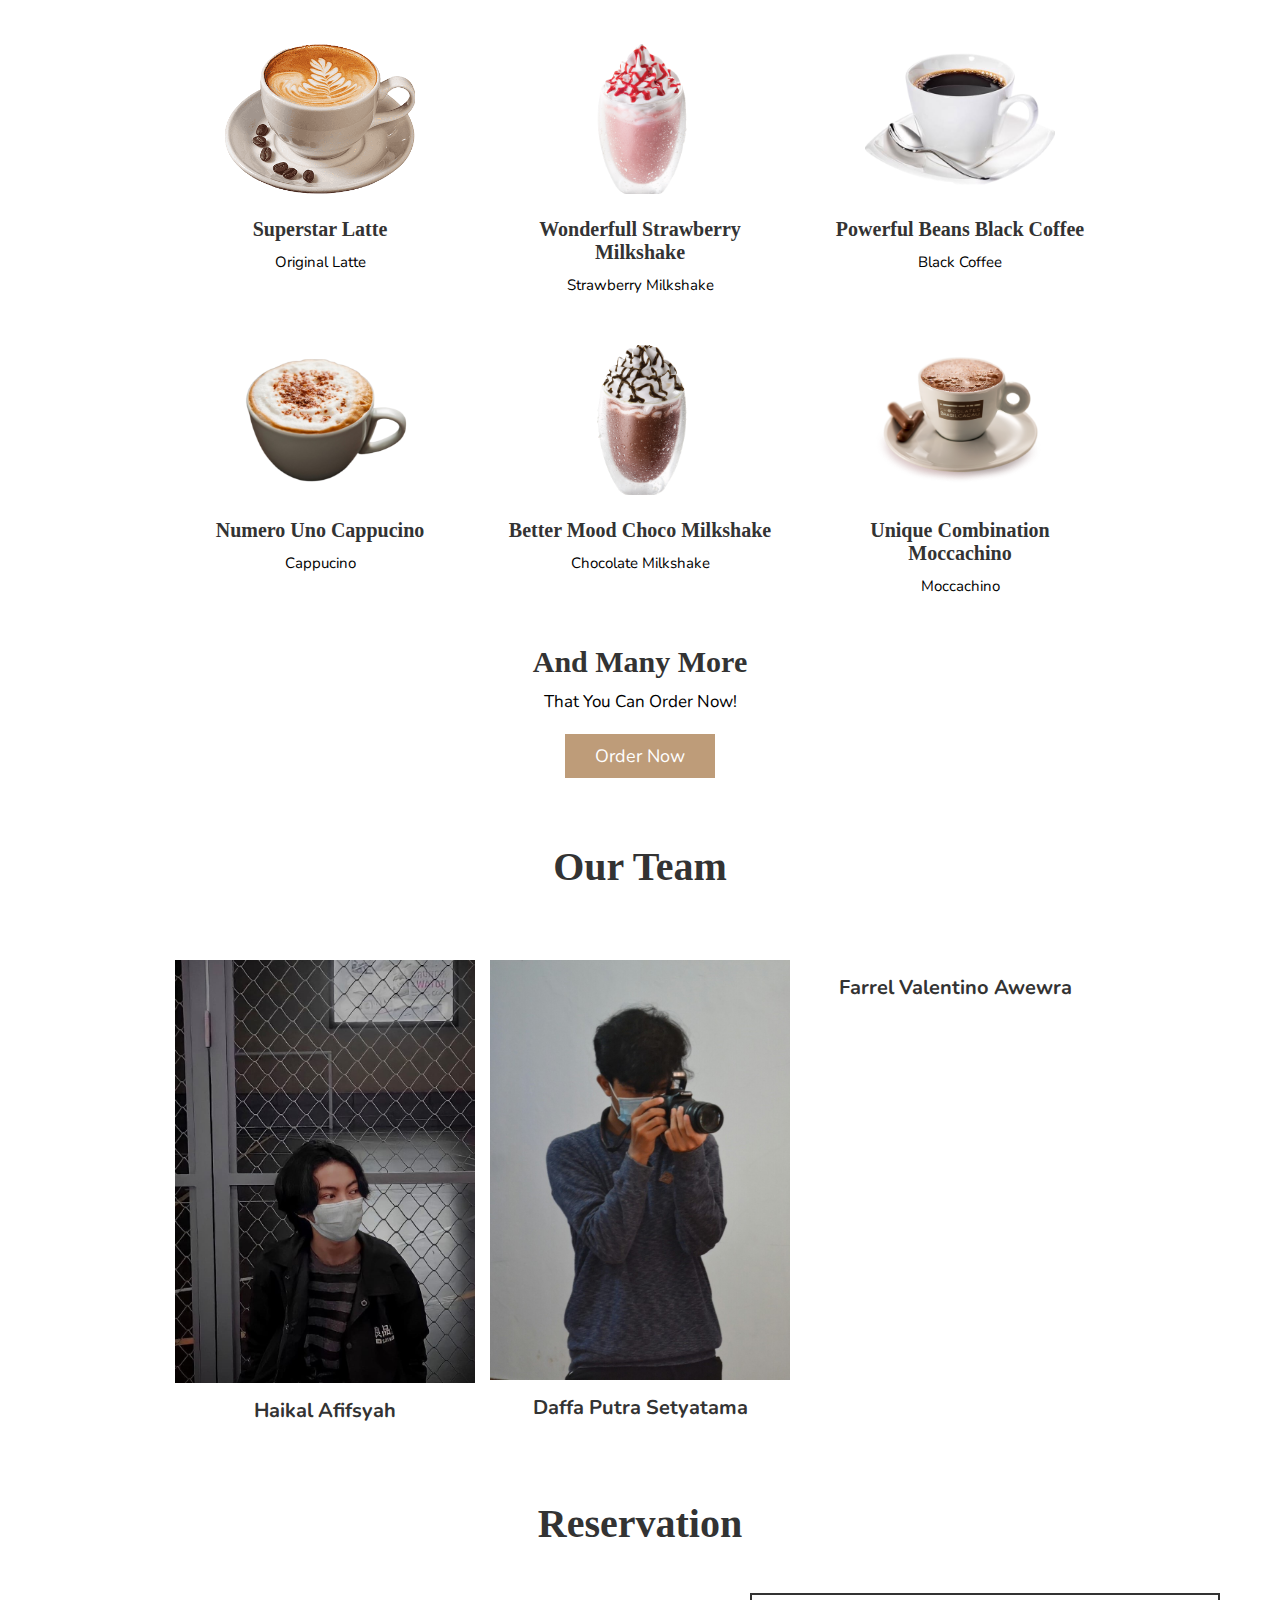
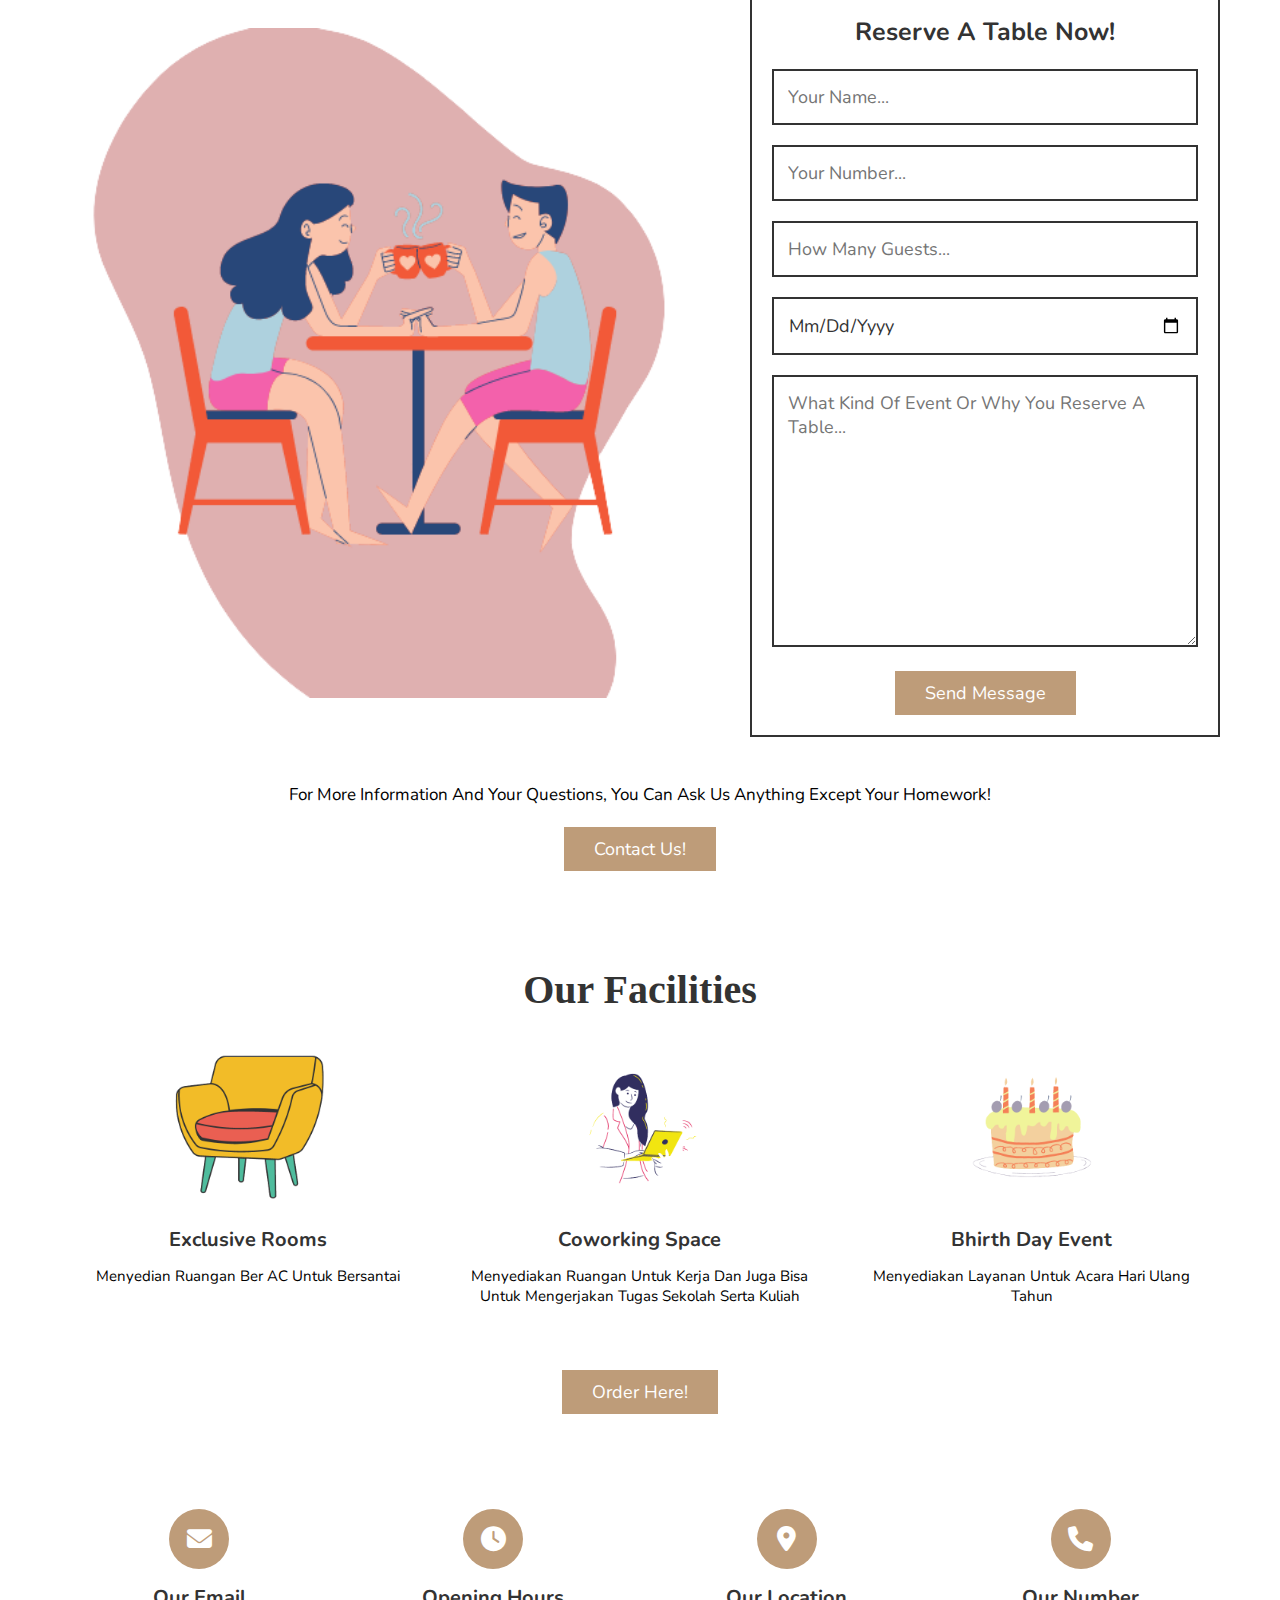
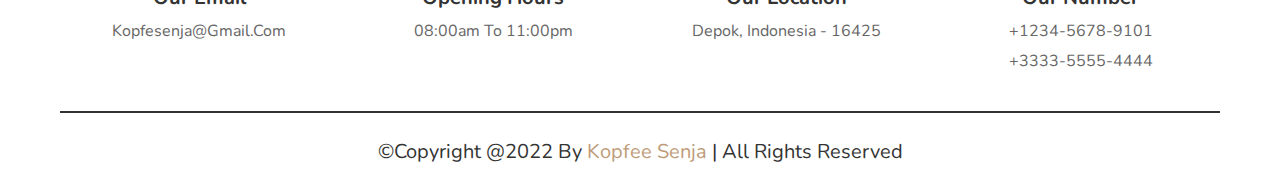
==== commit cd2bea44: "Update h3 lagi" ====
--- a/index.html
+++ b/index.html
@@ -47,7 +47,11 @@
 <div class="home-bg">
 	<section class="home" id="home">
 		<div class="content">
+<<<<<<< HEAD
+			<h3>Kopfee Magrib</h3>
+=======
 			<h3>Kopfee Malam</h3>
+>>>>>>> 48ddc4fb0c4d7bcfa33454453e61a6716109d7fb
 			<p>Tempat coffee shop baru, yang akan membuat para anak zaman now bahagia bersama teman-teman nya. Coffe shop ini juga cukup instagrameble untuk di jadikan insta story atau foto-foto.</p>
 			<a href="#about" class="btn">About Us</a>
 		</div>
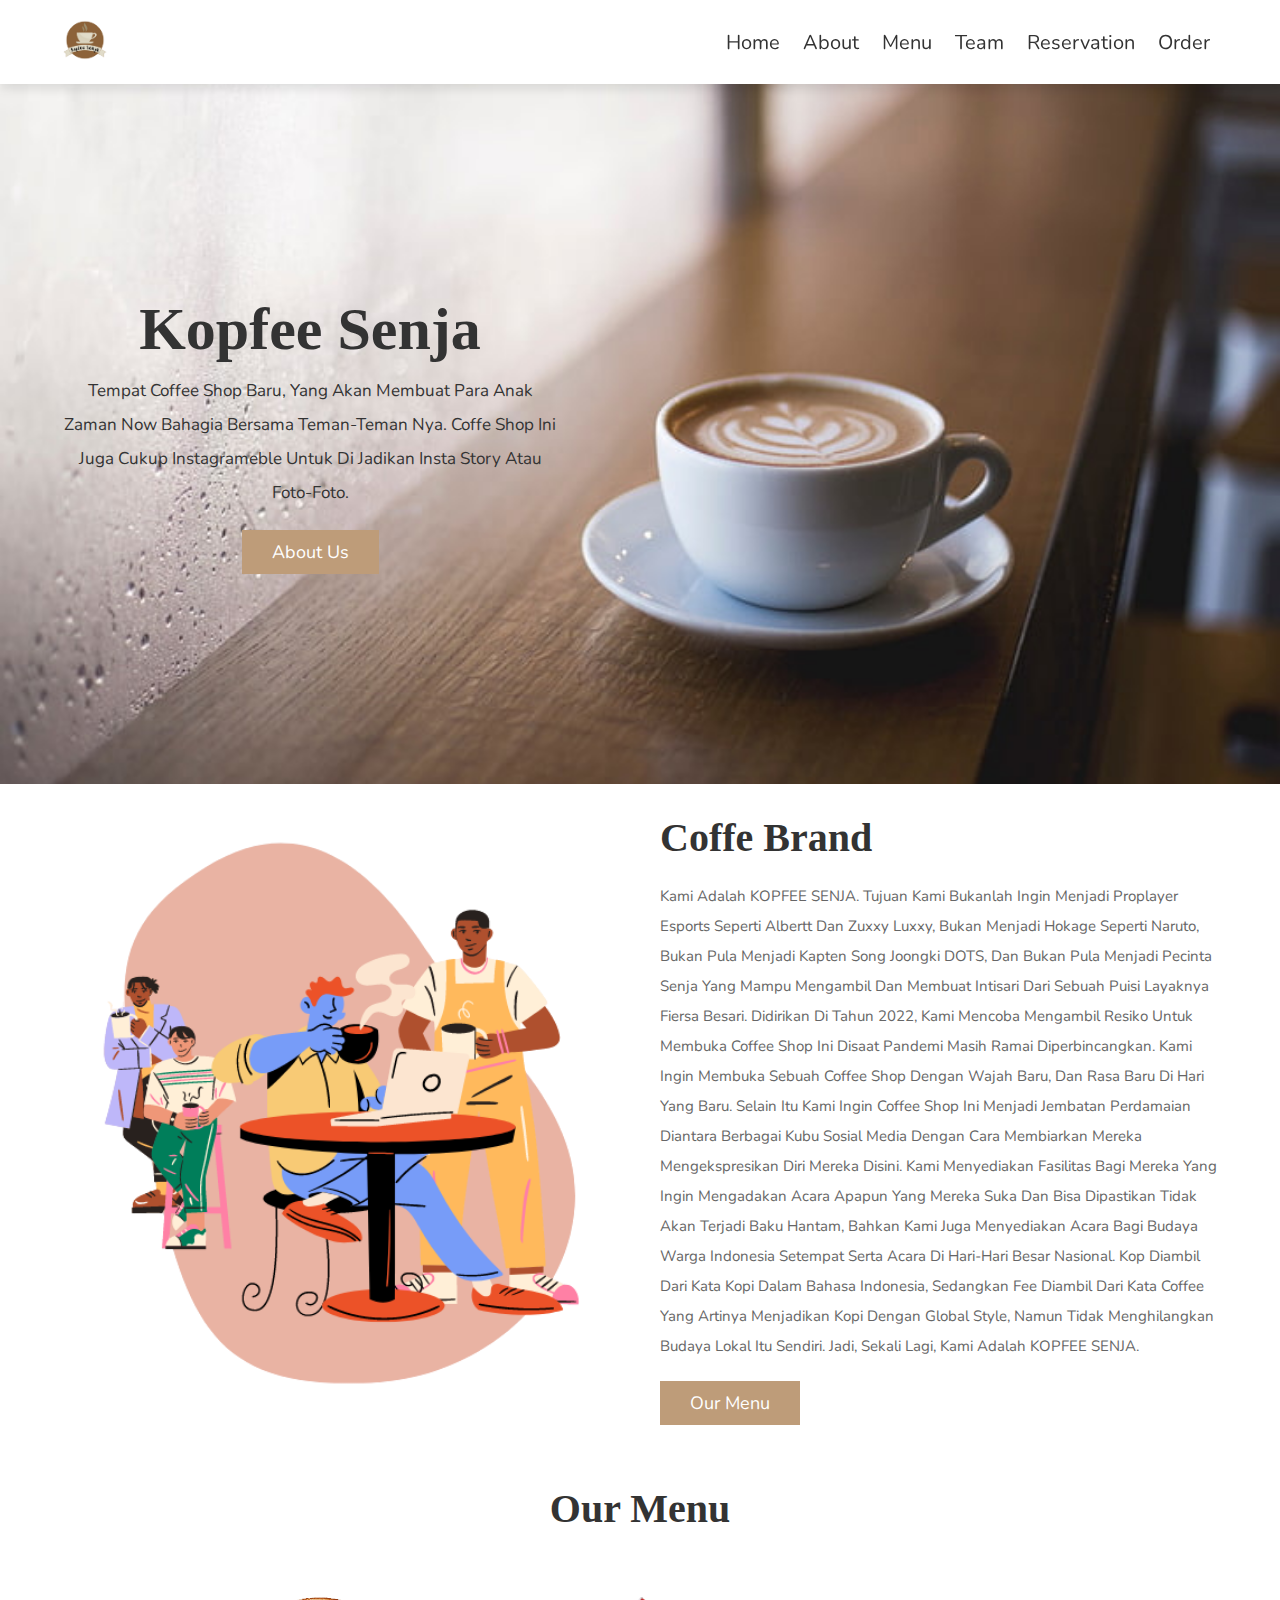
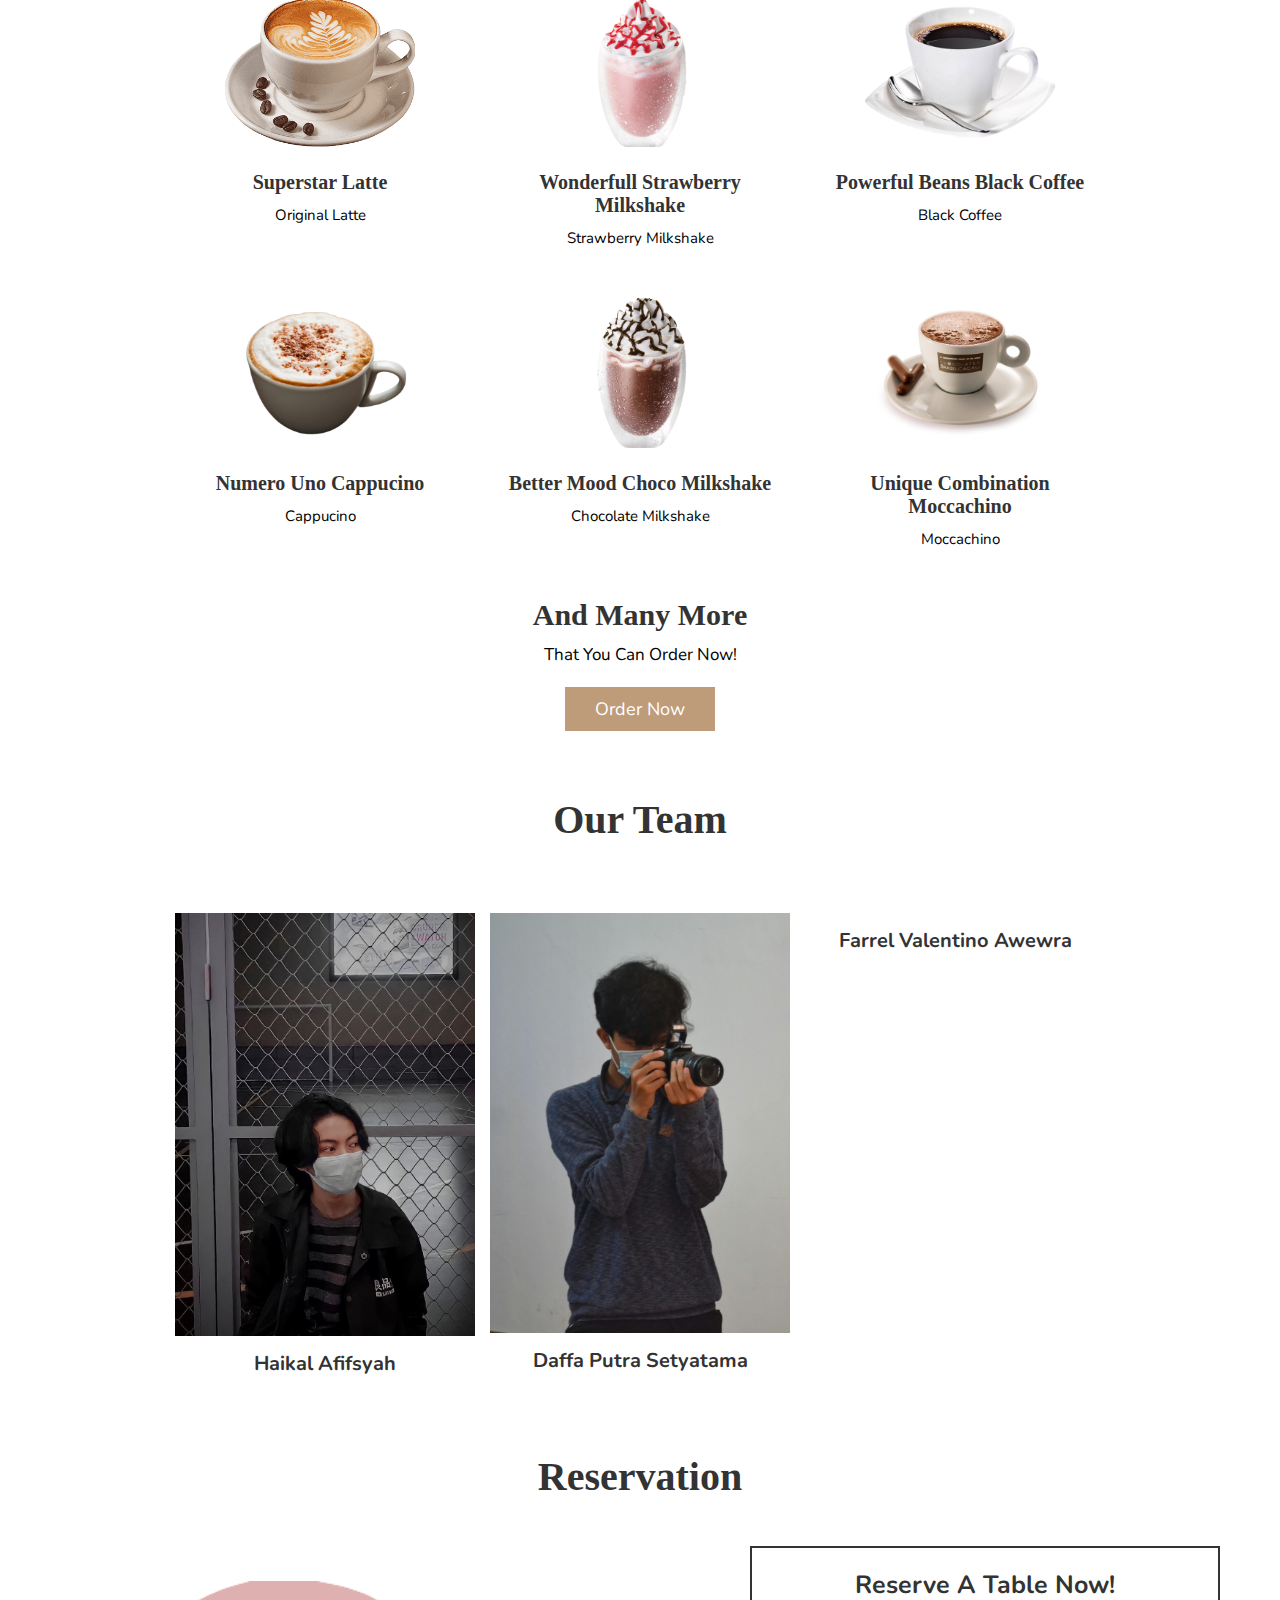
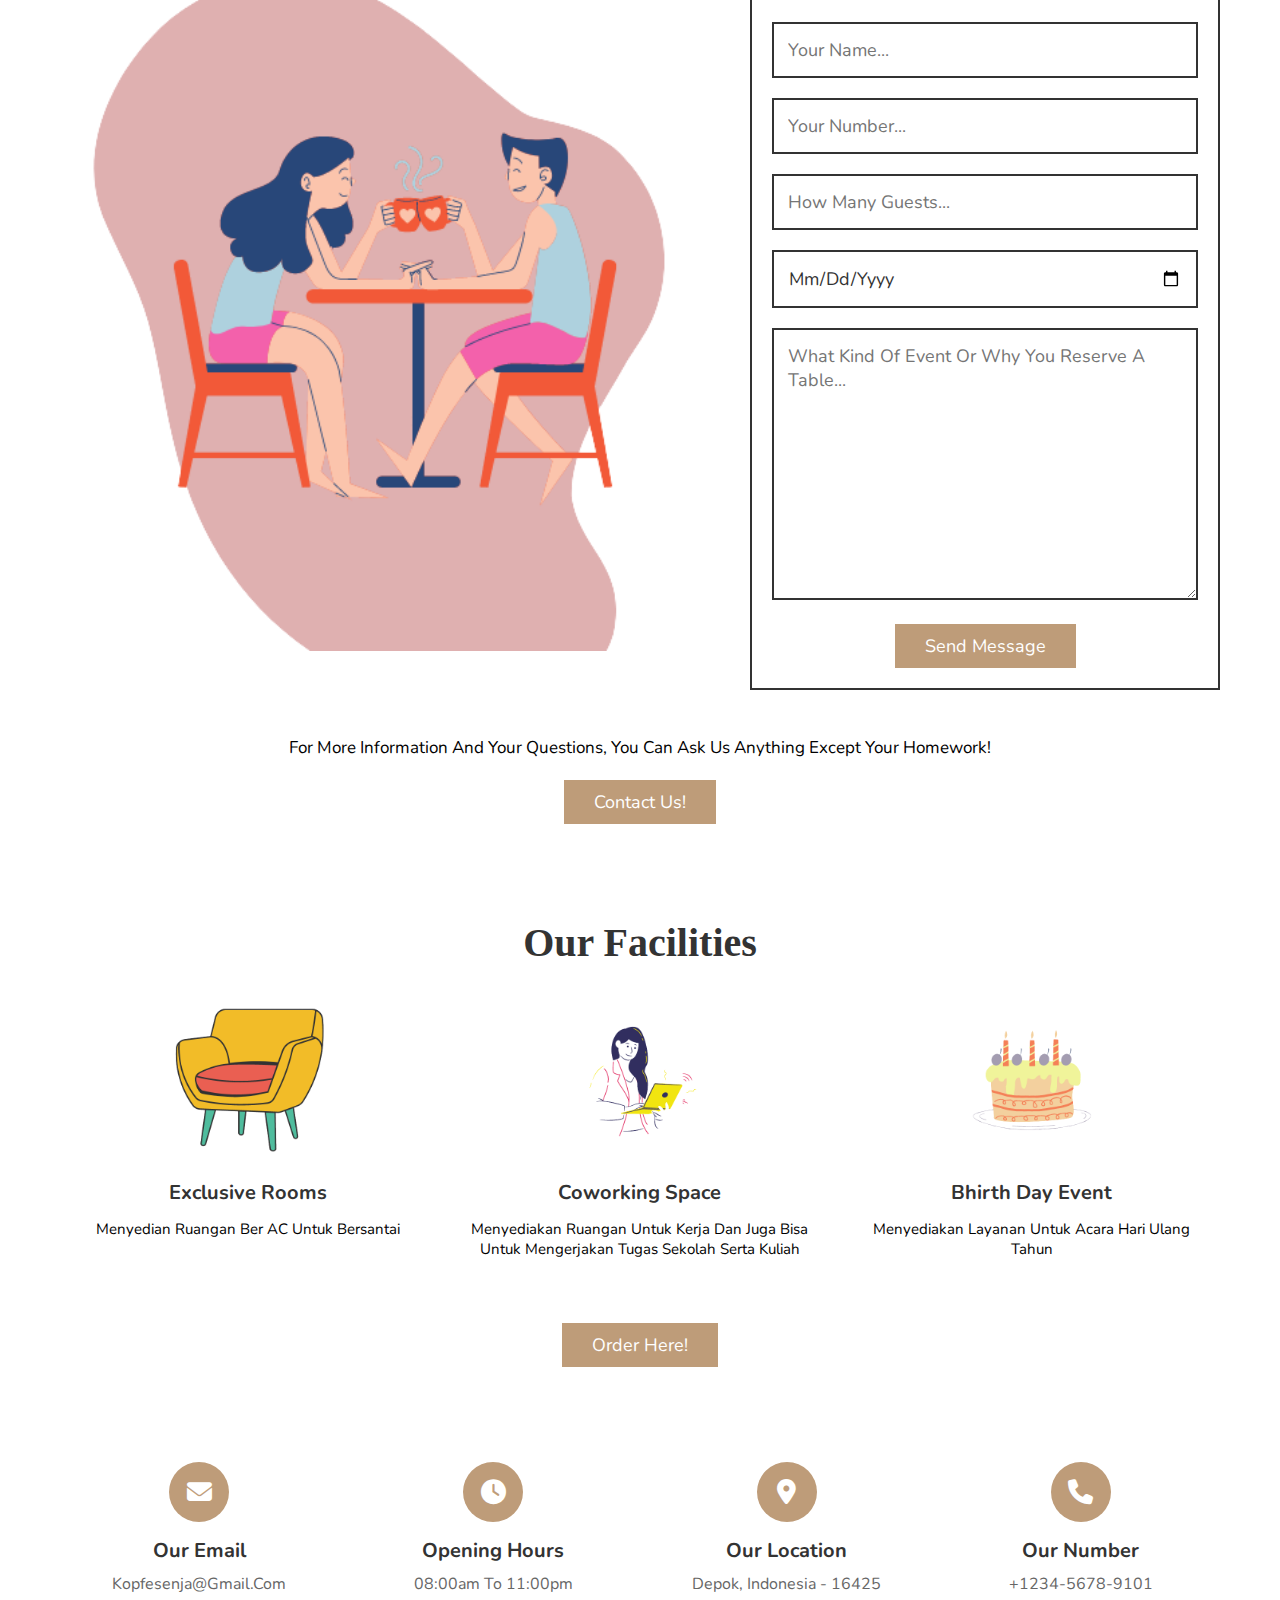
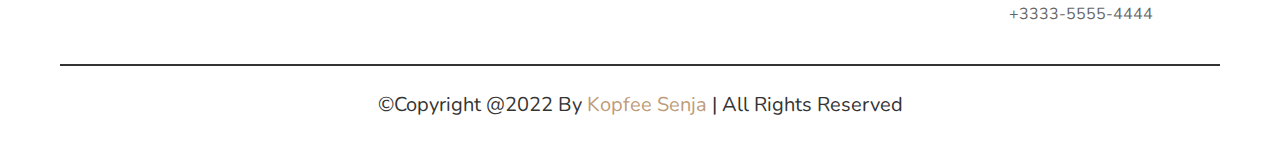
==== commit 8ec646a4: "Update coffe brand" ====
--- a/index.html
+++ b/index.html
@@ -47,11 +47,7 @@
 <div class="home-bg">
 	<section class="home" id="home">
 		<div class="content">
-<<<<<<< HEAD
-			<h3>Kopfee Magrib</h3>
-=======
-			<h3>Kopfee Malam</h3>
->>>>>>> 48ddc4fb0c4d7bcfa33454453e61a6716109d7fb
+			<h3>Kopfee Senja</h3>
 			<p>Tempat coffee shop baru, yang akan membuat para anak zaman now bahagia bersama teman-teman nya. Coffe shop ini juga cukup instagrameble untuk di jadikan insta story atau foto-foto.</p>
 			<a href="#about" class="btn">About Us</a>
 		</div>
@@ -68,7 +64,7 @@
 		<img src="/images/aboutus1.png" alt="">
 	</div>
 	<div class="content">
-		<h3>A New Coffee Brand For A New Day</h3>
+		<h3>Coffe Brand</h3>
 		<p>Kami adalah KOPFEE SENJA. Tujuan kami bukanlah ingin menjadi proplayer esports seperti Albertt dan Zuxxy Luxxy, bukan menjadi Hokage seperti Naruto, bukan pula menjadi Kapten Song Joongki DOTS, dan bukan pula menjadi pecinta senja yang mampu mengambil dan membuat intisari dari sebuah puisi layaknya Fiersa Besari. Didirikan di tahun 2022, kami mencoba mengambil resiko untuk membuka Coffee Shop ini disaat pandemi masih ramai diperbincangkan. Kami ingin membuka sebuah coffee shop dengan wajah baru, dan rasa baru di hari yang baru. Selain itu kami ingin coffee shop ini menjadi jembatan perdamaian diantara berbagai kubu sosial media dengan cara membiarkan mereka mengekspresikan diri mereka disini. Kami menyediakan fasilitas bagi mereka yang ingin mengadakan acara apapun yang mereka suka dan bisa dipastikan tidak akan terjadi baku hantam, bahkan kami juga menyediakan acara bagi budaya warga indonesia setempat serta acara di hari-hari besar nasional. Kop diambil dari kata kopi dalam bahasa Indonesia, sedangkan fee diambil dari kata coffee yang artinya menjadikan kopi dengan global style, namun tidak menghilangkan budaya lokal itu sendiri. Jadi, sekali lagi, kami adalah KOPFEE SENJA.</p>
 		<a href="#menu" class="btn">Our Menu</a>
 	</div>
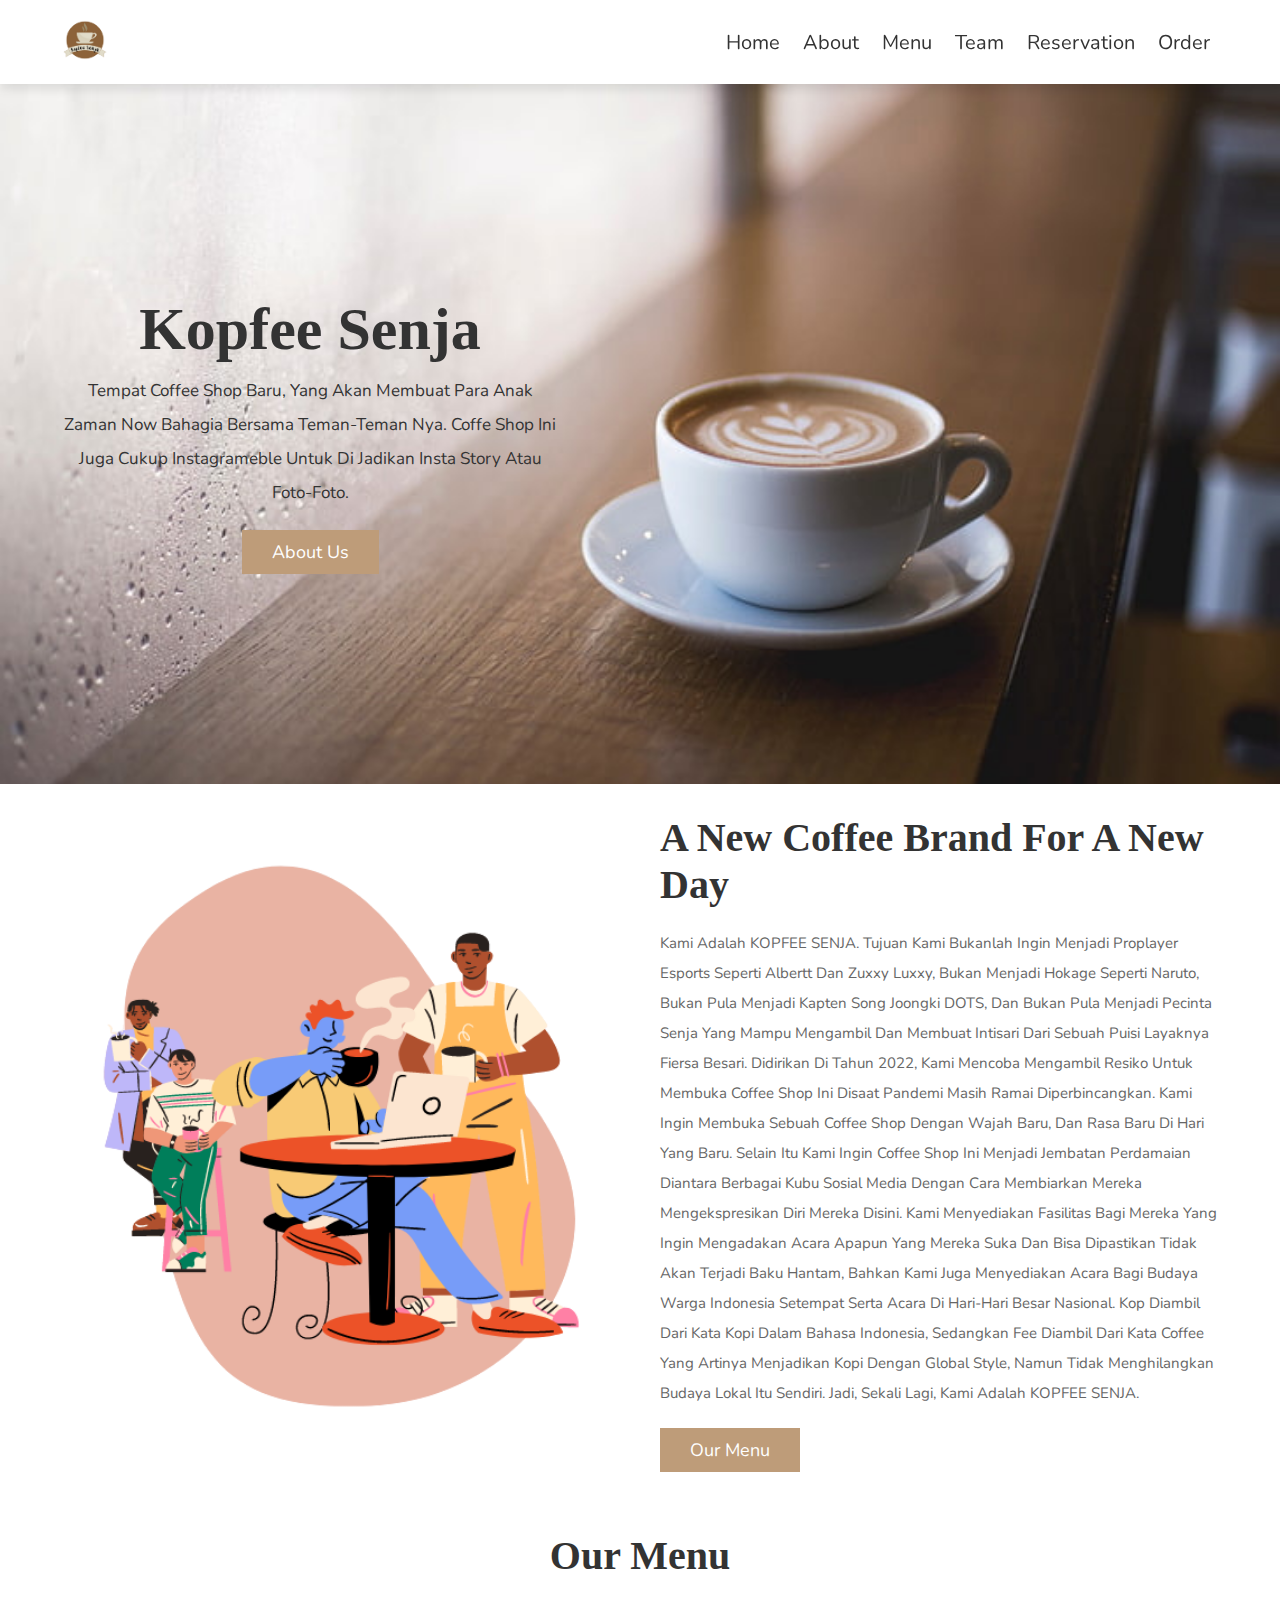
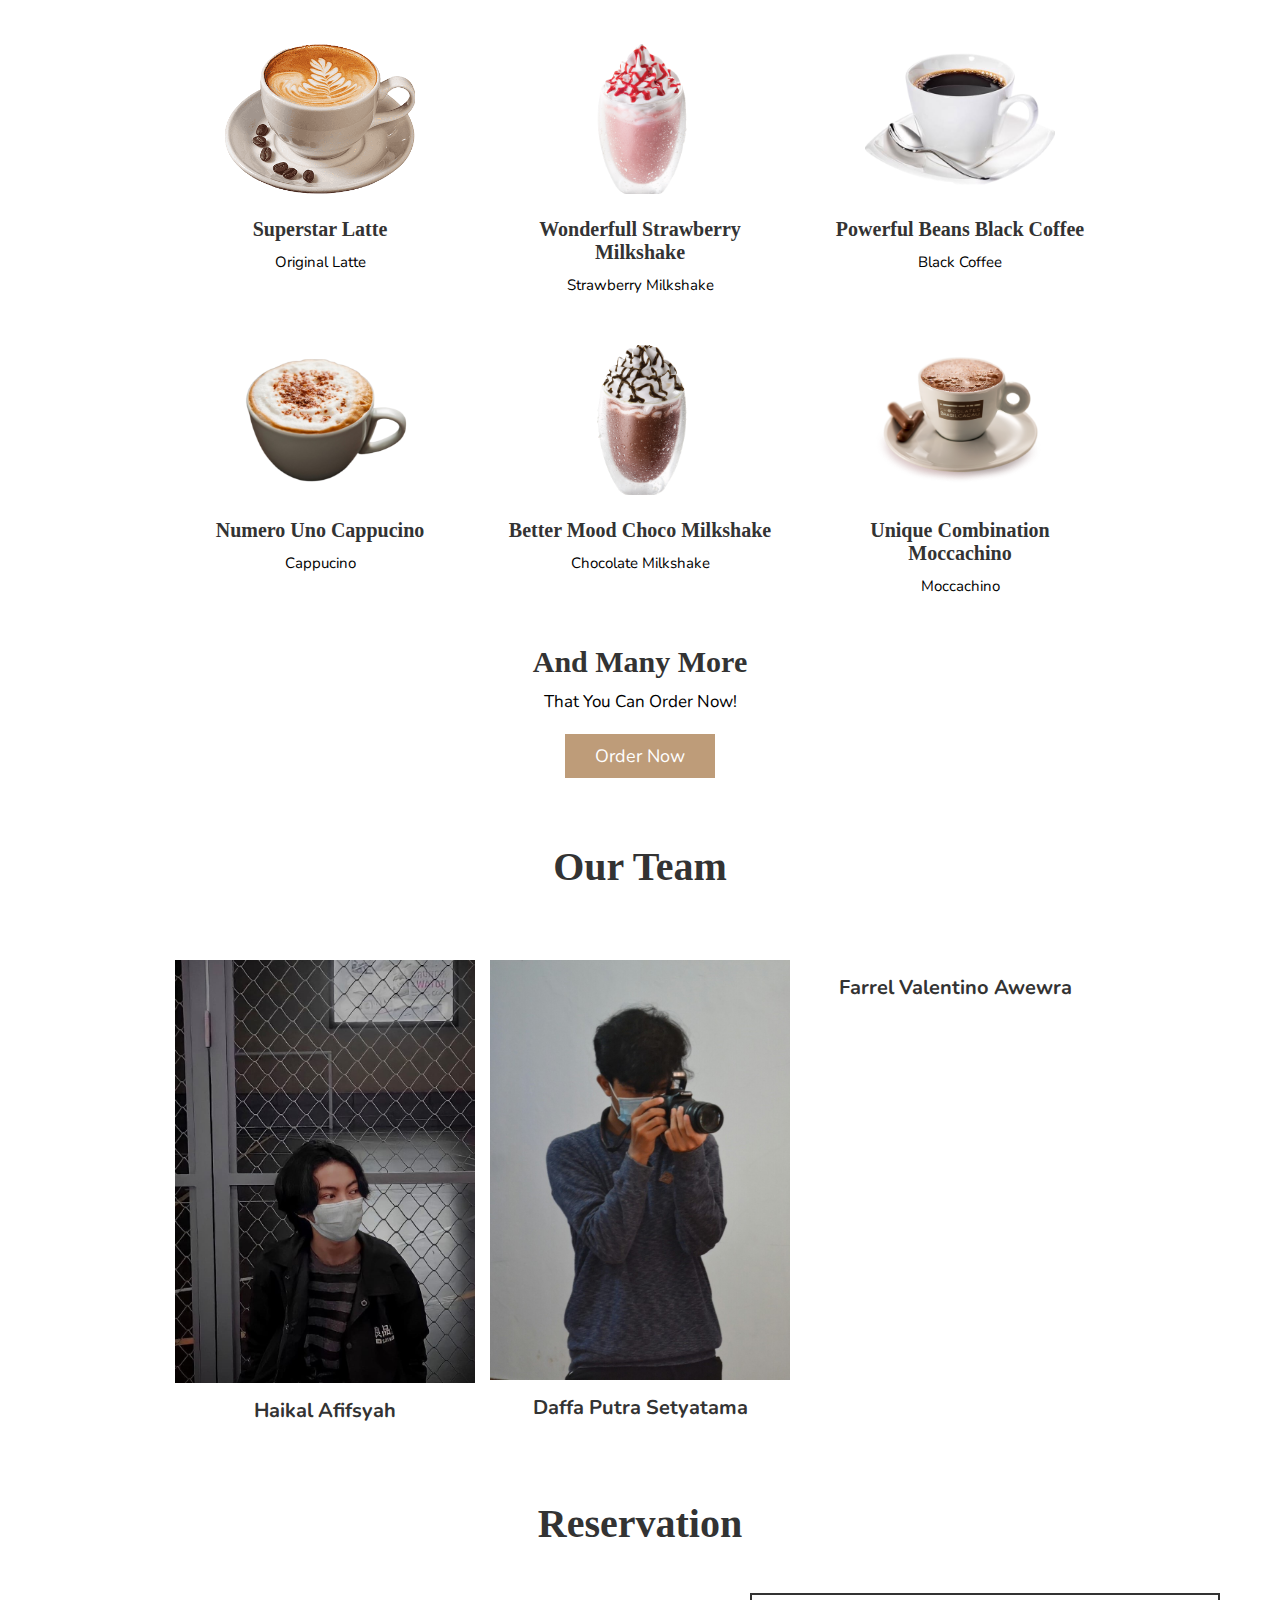
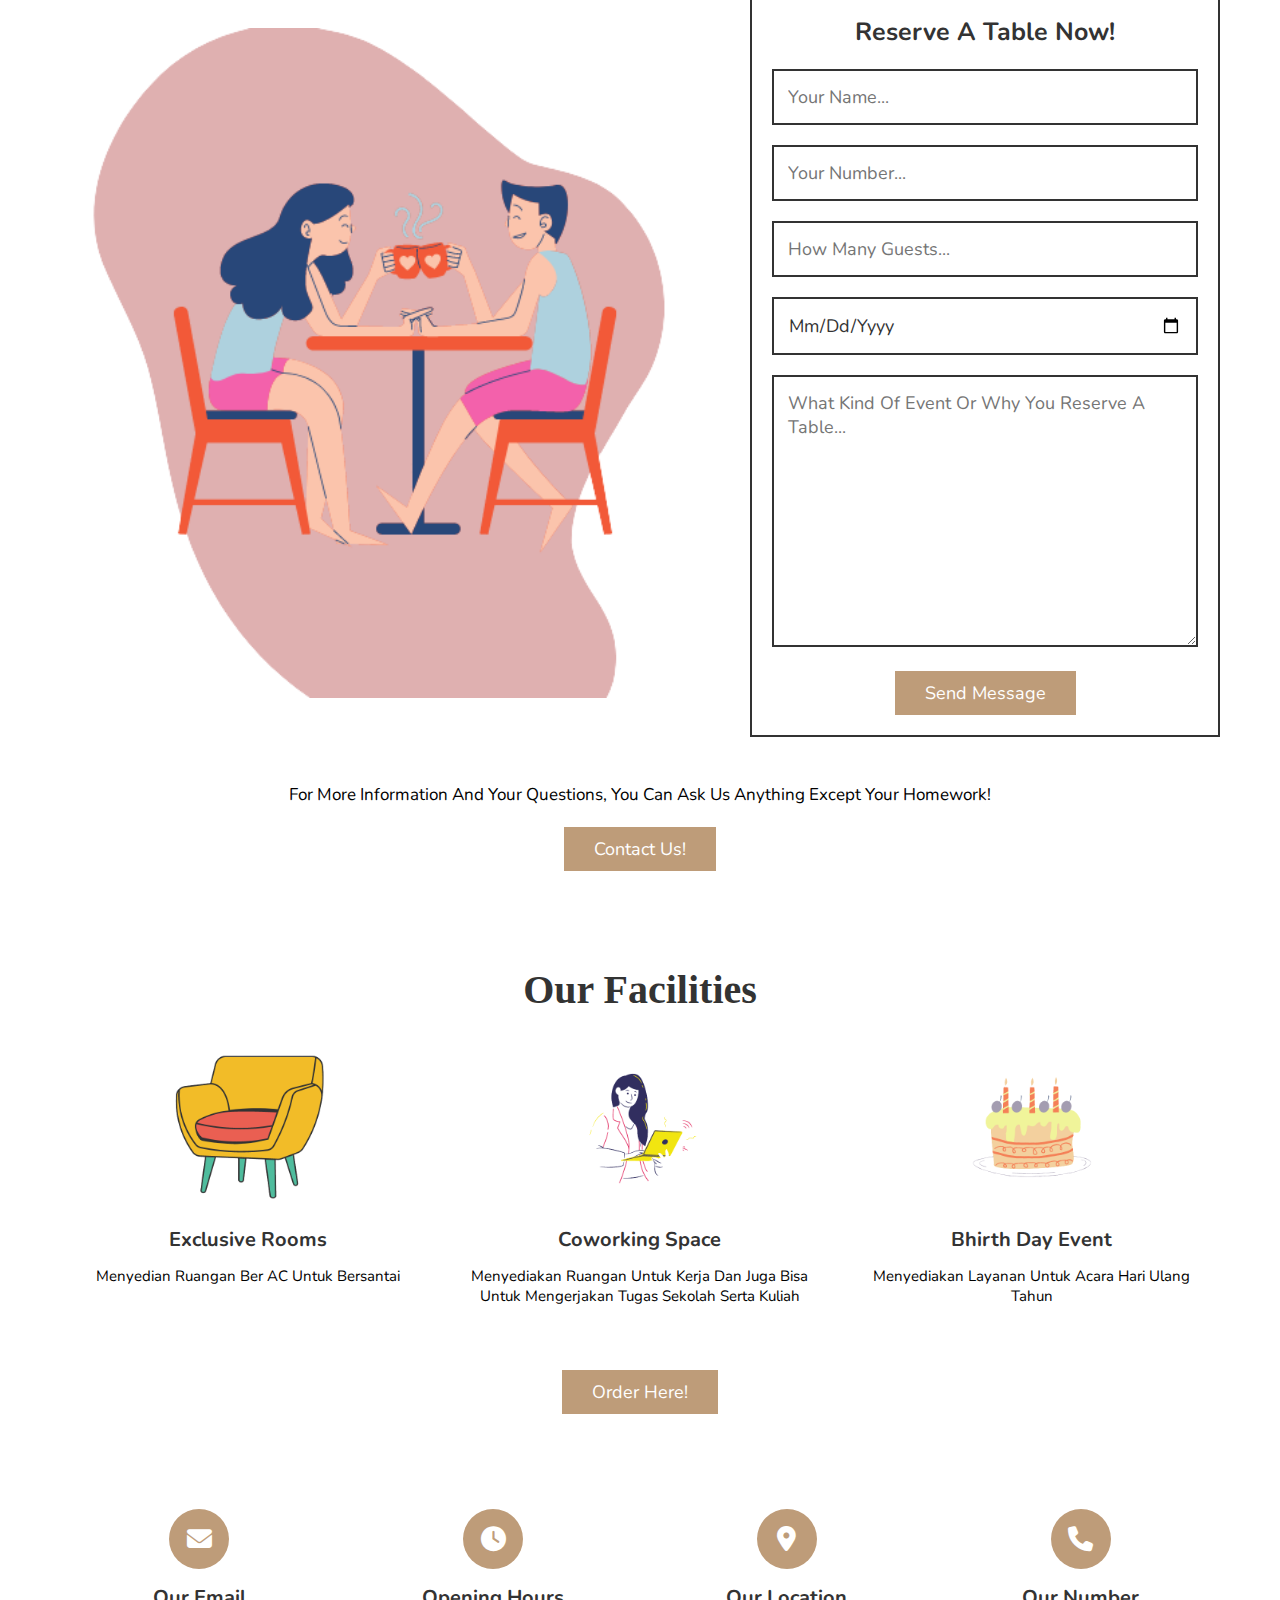
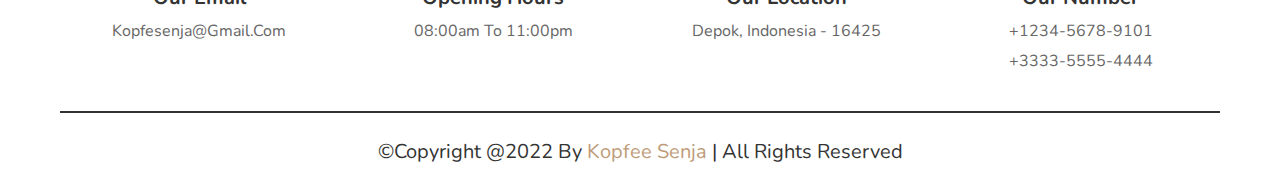
==== commit 7eed4a3c: "Update lagiiiii" ====
--- a/index.html
+++ b/index.html
@@ -64,7 +64,7 @@
 		<img src="/images/aboutus1.png" alt="">
 	</div>
 	<div class="content">
-		<h3>Coffe Brand</h3>
+		<h3>A New Coffee Brand For A New Day</h3>
 		<p>Kami adalah KOPFEE SENJA. Tujuan kami bukanlah ingin menjadi proplayer esports seperti Albertt dan Zuxxy Luxxy, bukan menjadi Hokage seperti Naruto, bukan pula menjadi Kapten Song Joongki DOTS, dan bukan pula menjadi pecinta senja yang mampu mengambil dan membuat intisari dari sebuah puisi layaknya Fiersa Besari. Didirikan di tahun 2022, kami mencoba mengambil resiko untuk membuka Coffee Shop ini disaat pandemi masih ramai diperbincangkan. Kami ingin membuka sebuah coffee shop dengan wajah baru, dan rasa baru di hari yang baru. Selain itu kami ingin coffee shop ini menjadi jembatan perdamaian diantara berbagai kubu sosial media dengan cara membiarkan mereka mengekspresikan diri mereka disini. Kami menyediakan fasilitas bagi mereka yang ingin mengadakan acara apapun yang mereka suka dan bisa dipastikan tidak akan terjadi baku hantam, bahkan kami juga menyediakan acara bagi budaya warga indonesia setempat serta acara di hari-hari besar nasional. Kop diambil dari kata kopi dalam bahasa Indonesia, sedangkan fee diambil dari kata coffee yang artinya menjadikan kopi dengan global style, namun tidak menghilangkan budaya lokal itu sendiri. Jadi, sekali lagi, kami adalah KOPFEE SENJA.</p>
 		<a href="#menu" class="btn">Our Menu</a>
 	</div>
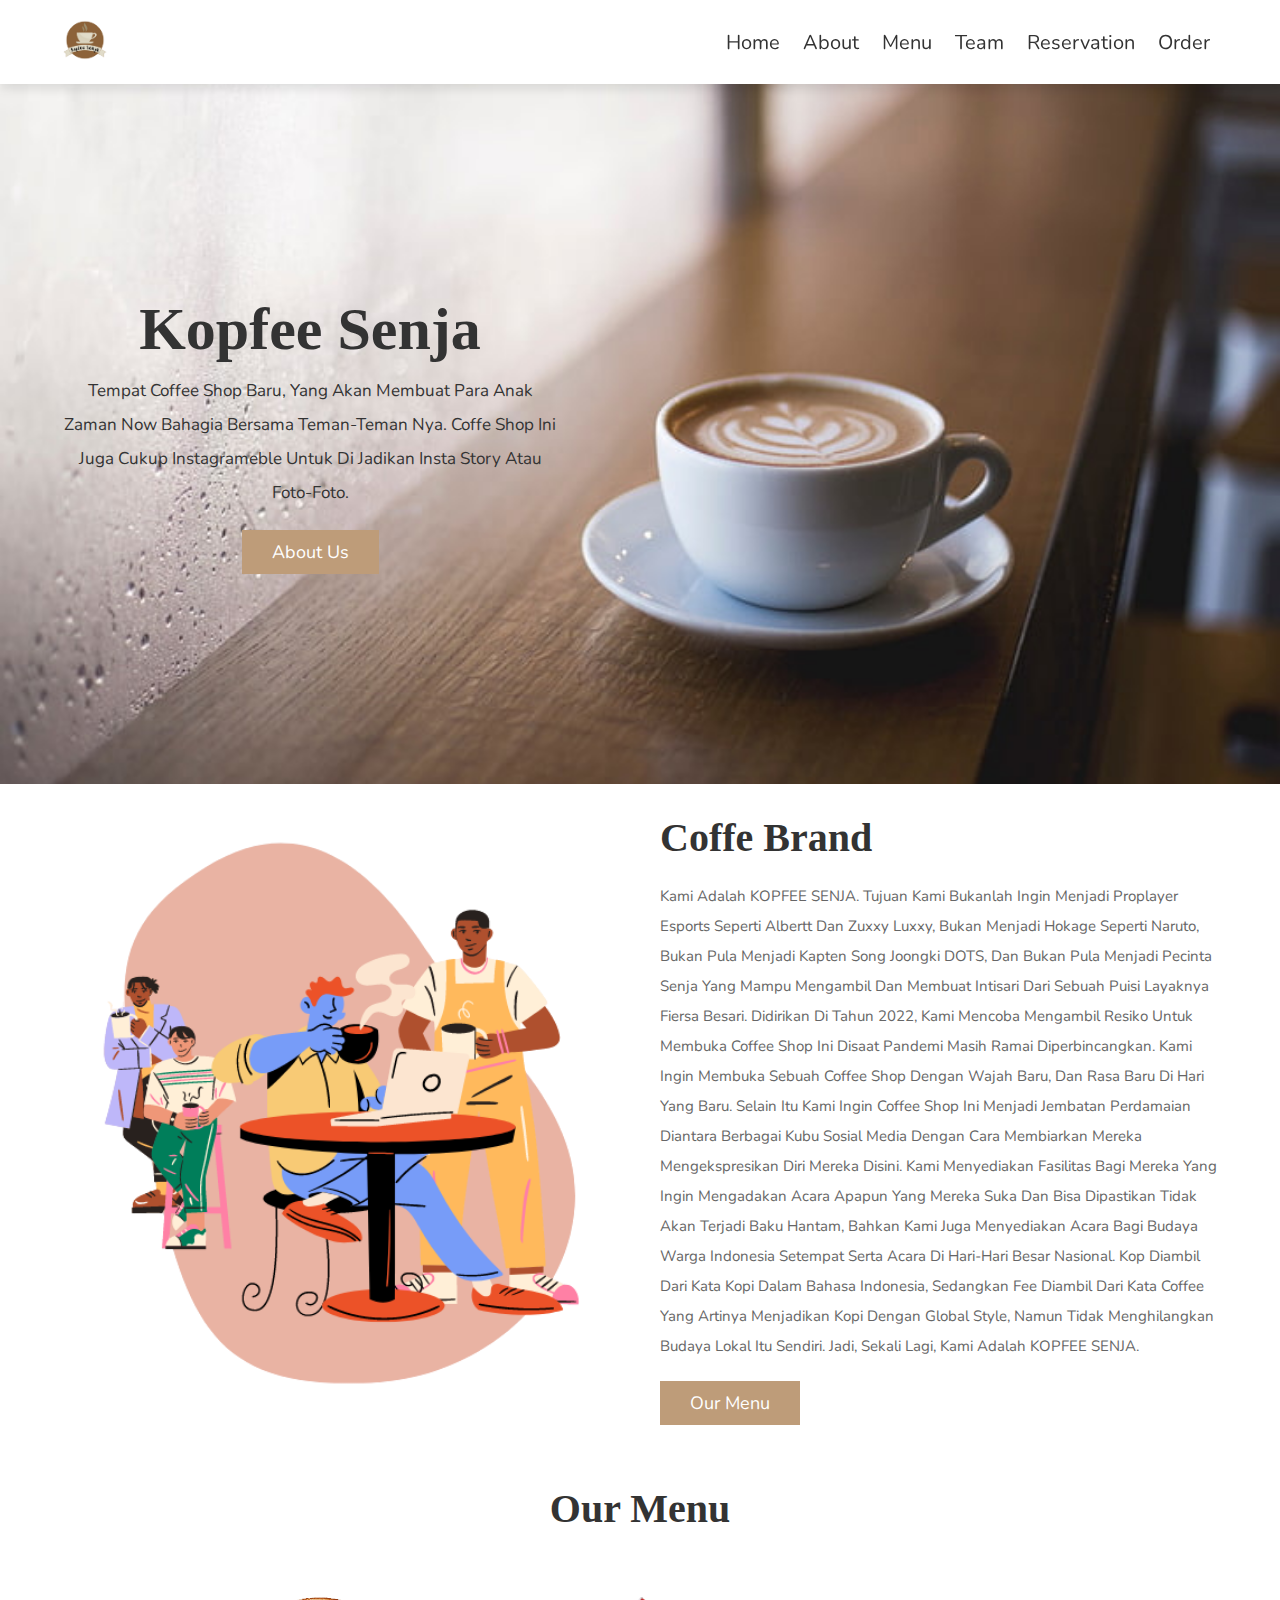
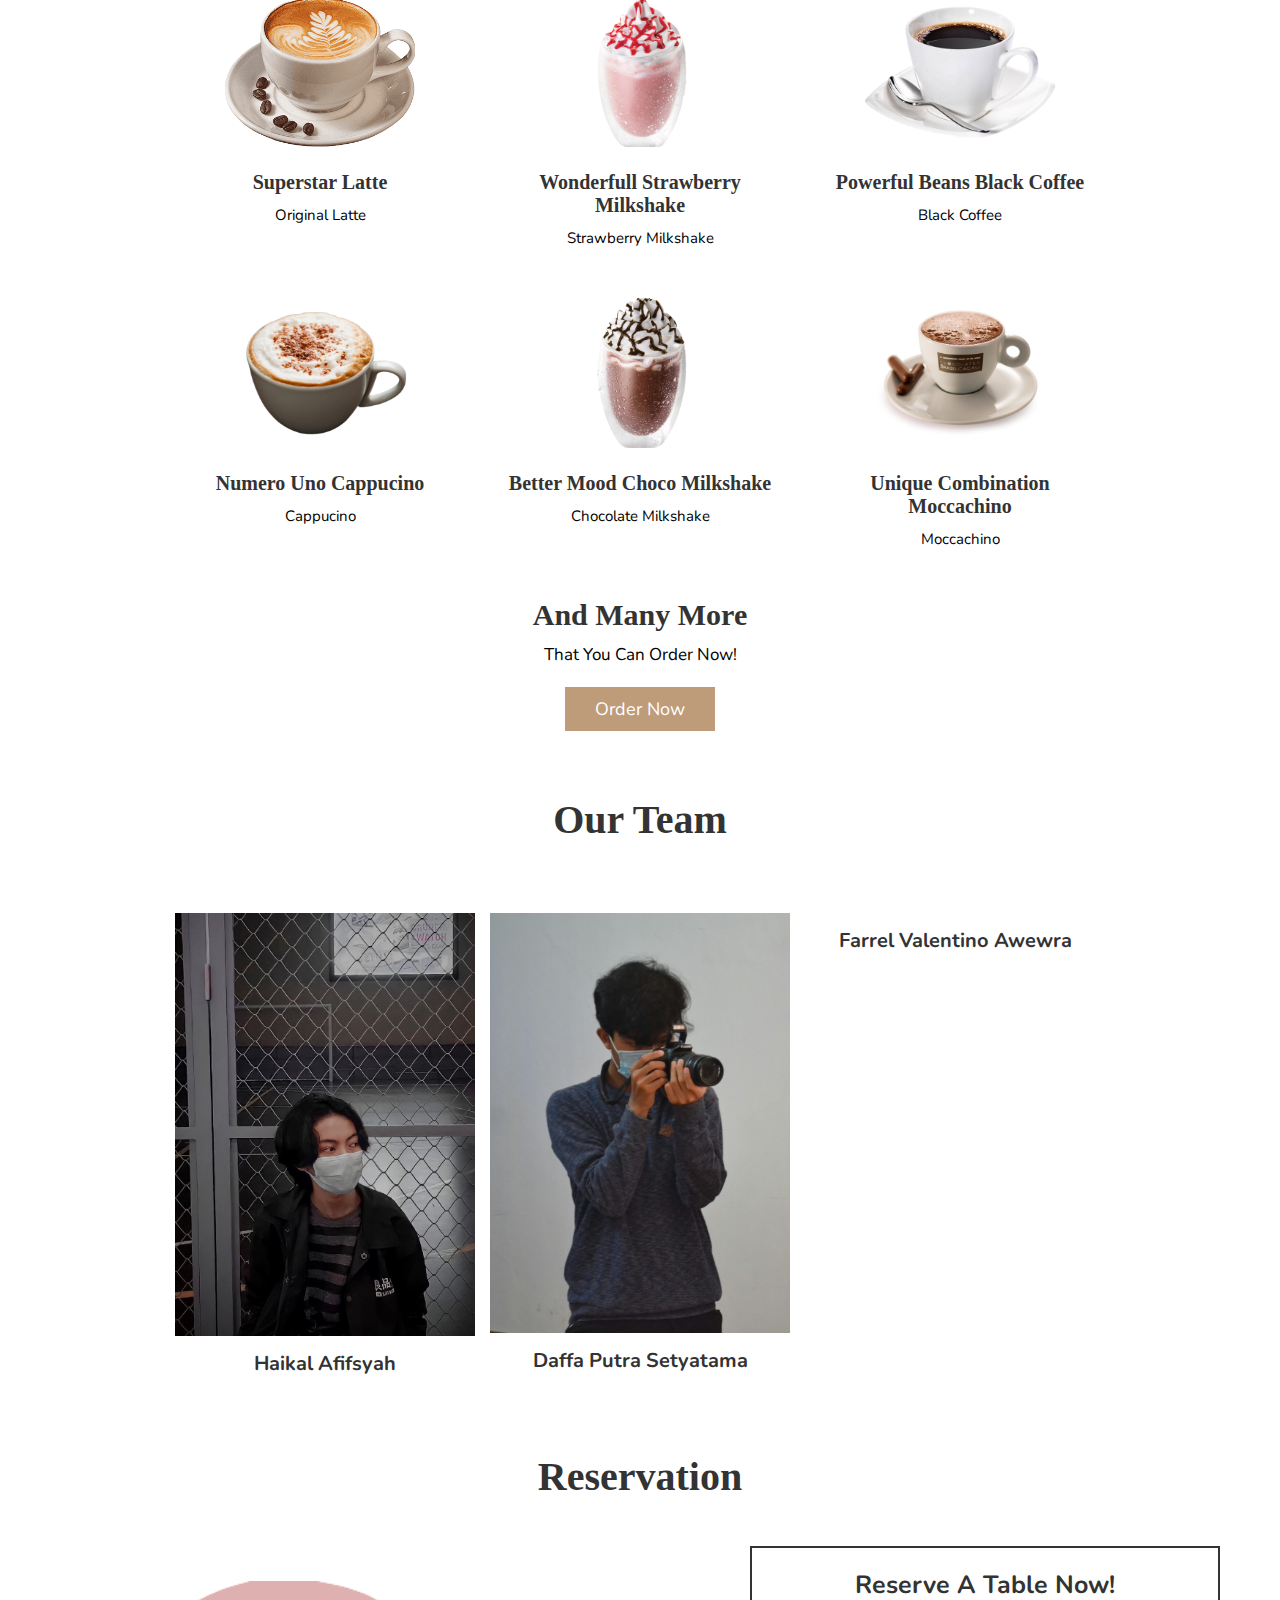
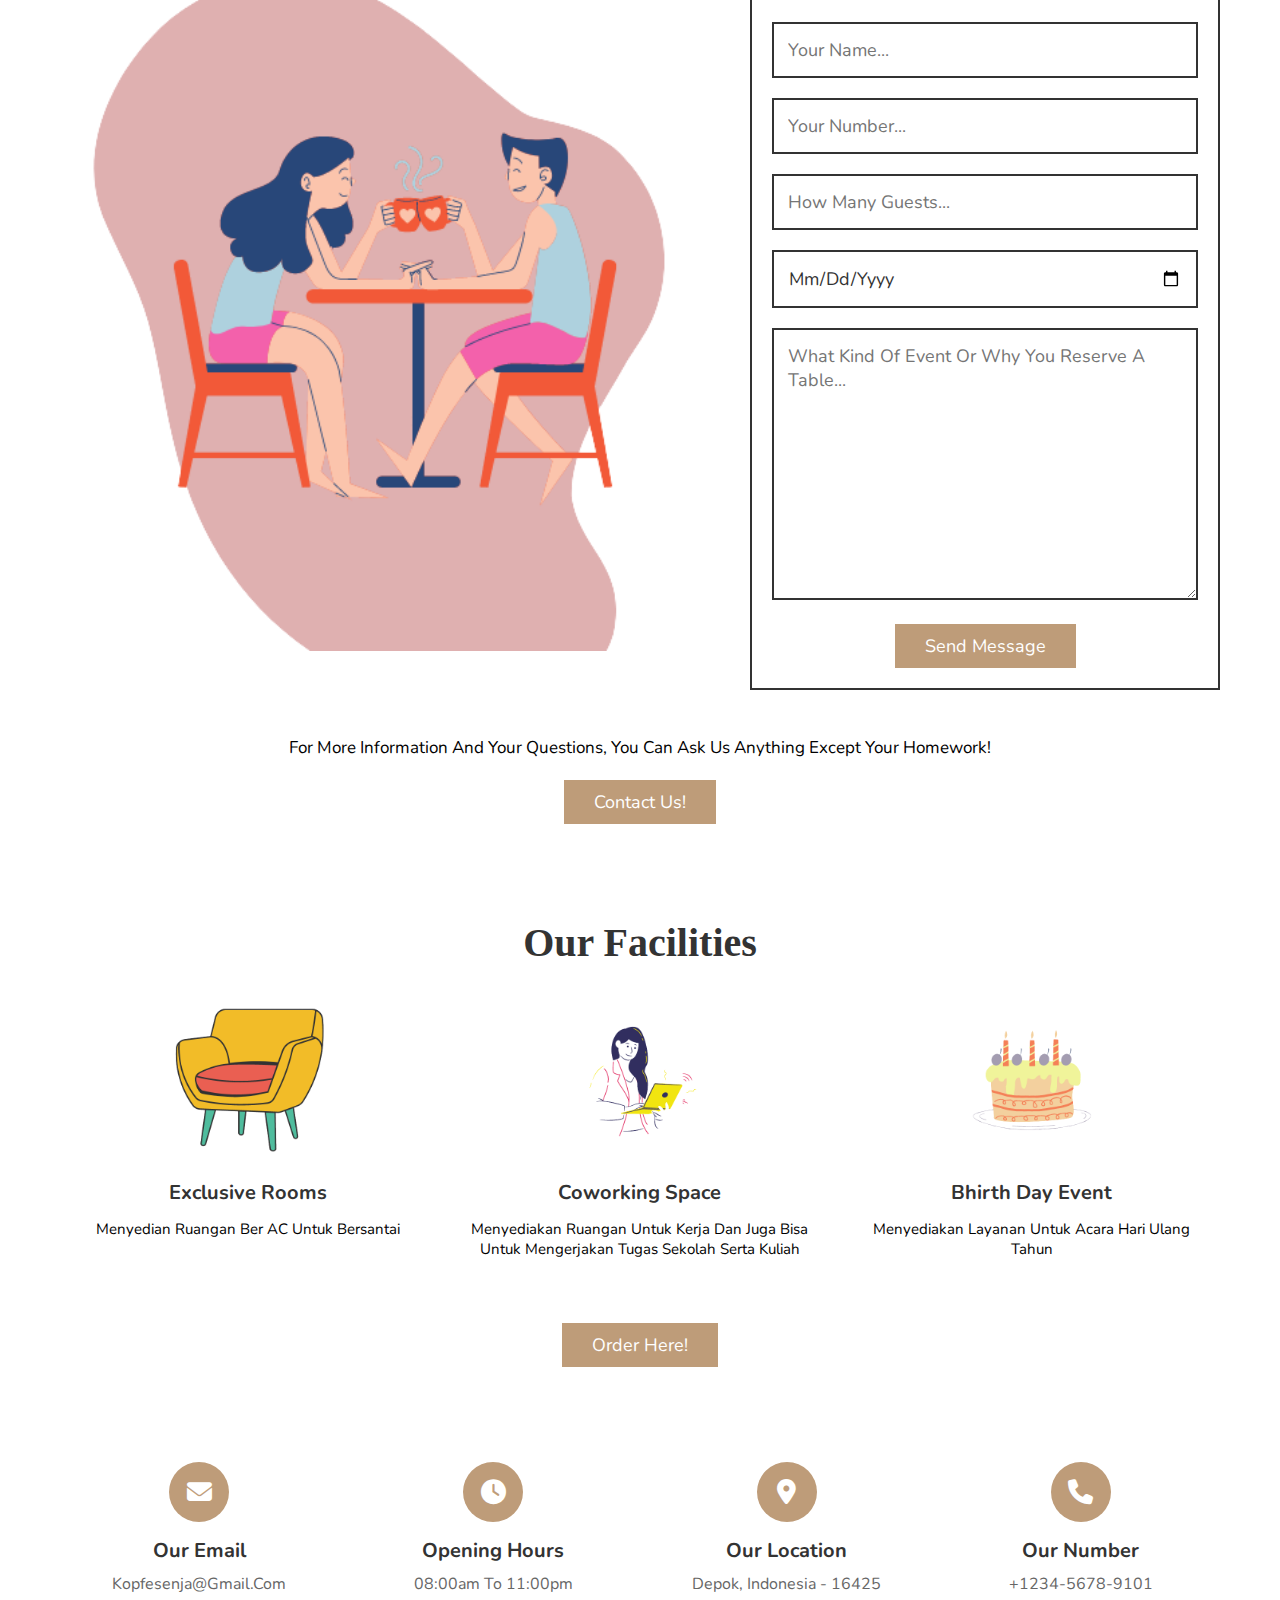
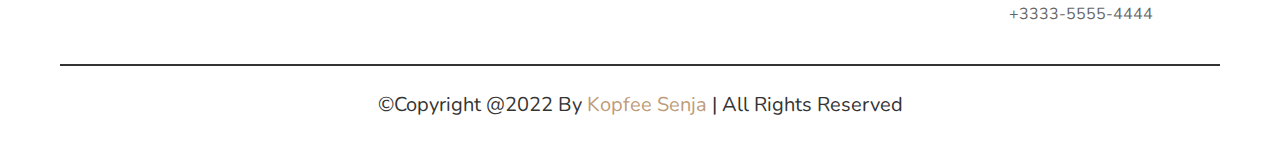
==== commit 061a52cd: "brand" ====
--- a/index.html
+++ b/index.html
@@ -64,7 +64,7 @@
 		<img src="/images/aboutus1.png" alt="">
 	</div>
 	<div class="content">
-		<h3>A New Coffee Brand For A New Day</h3>
+		<h3>Coffe brand</h3>
 		<p>Kami adalah KOPFEE SENJA. Tujuan kami bukanlah ingin menjadi proplayer esports seperti Albertt dan Zuxxy Luxxy, bukan menjadi Hokage seperti Naruto, bukan pula menjadi Kapten Song Joongki DOTS, dan bukan pula menjadi pecinta senja yang mampu mengambil dan membuat intisari dari sebuah puisi layaknya Fiersa Besari. Didirikan di tahun 2022, kami mencoba mengambil resiko untuk membuka Coffee Shop ini disaat pandemi masih ramai diperbincangkan. Kami ingin membuka sebuah coffee shop dengan wajah baru, dan rasa baru di hari yang baru. Selain itu kami ingin coffee shop ini menjadi jembatan perdamaian diantara berbagai kubu sosial media dengan cara membiarkan mereka mengekspresikan diri mereka disini. Kami menyediakan fasilitas bagi mereka yang ingin mengadakan acara apapun yang mereka suka dan bisa dipastikan tidak akan terjadi baku hantam, bahkan kami juga menyediakan acara bagi budaya warga indonesia setempat serta acara di hari-hari besar nasional. Kop diambil dari kata kopi dalam bahasa Indonesia, sedangkan fee diambil dari kata coffee yang artinya menjadikan kopi dengan global style, namun tidak menghilangkan budaya lokal itu sendiri. Jadi, sekali lagi, kami adalah KOPFEE SENJA.</p>
 		<a href="#menu" class="btn">Our Menu</a>
 	</div>
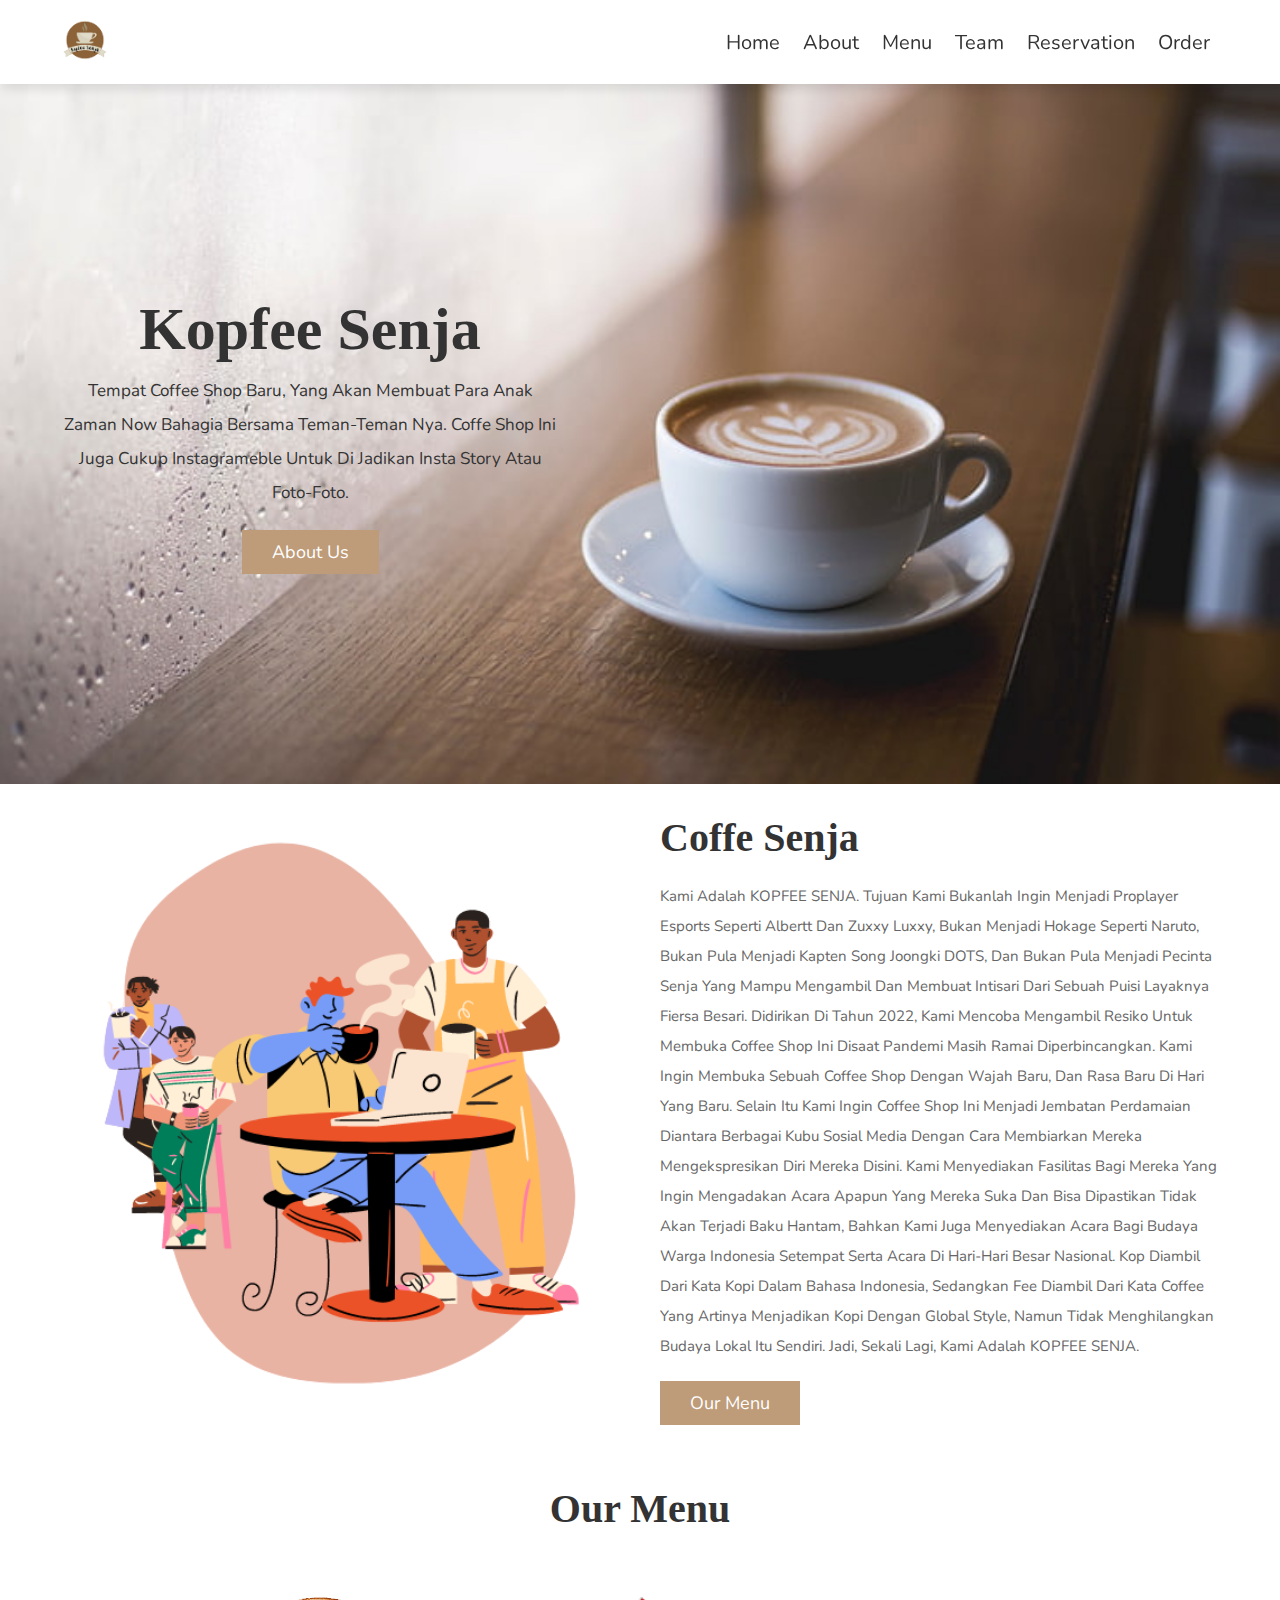
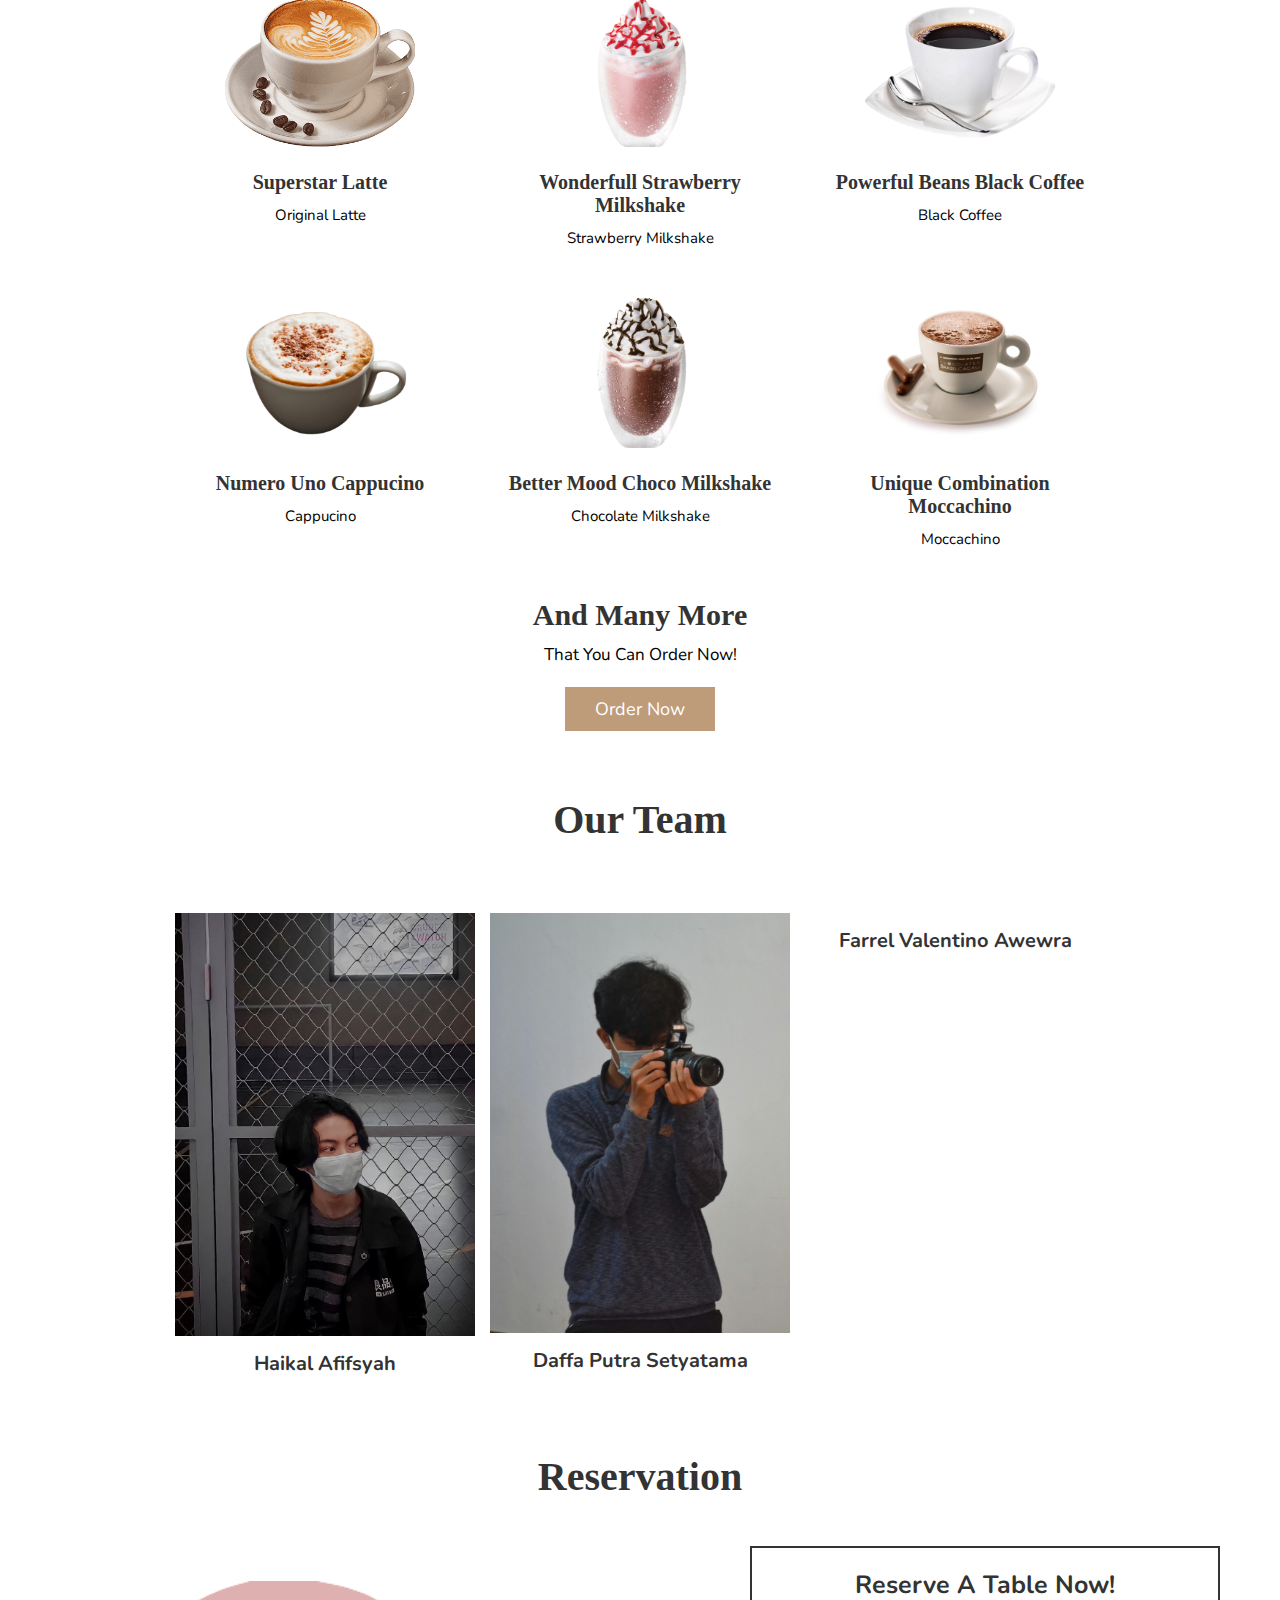
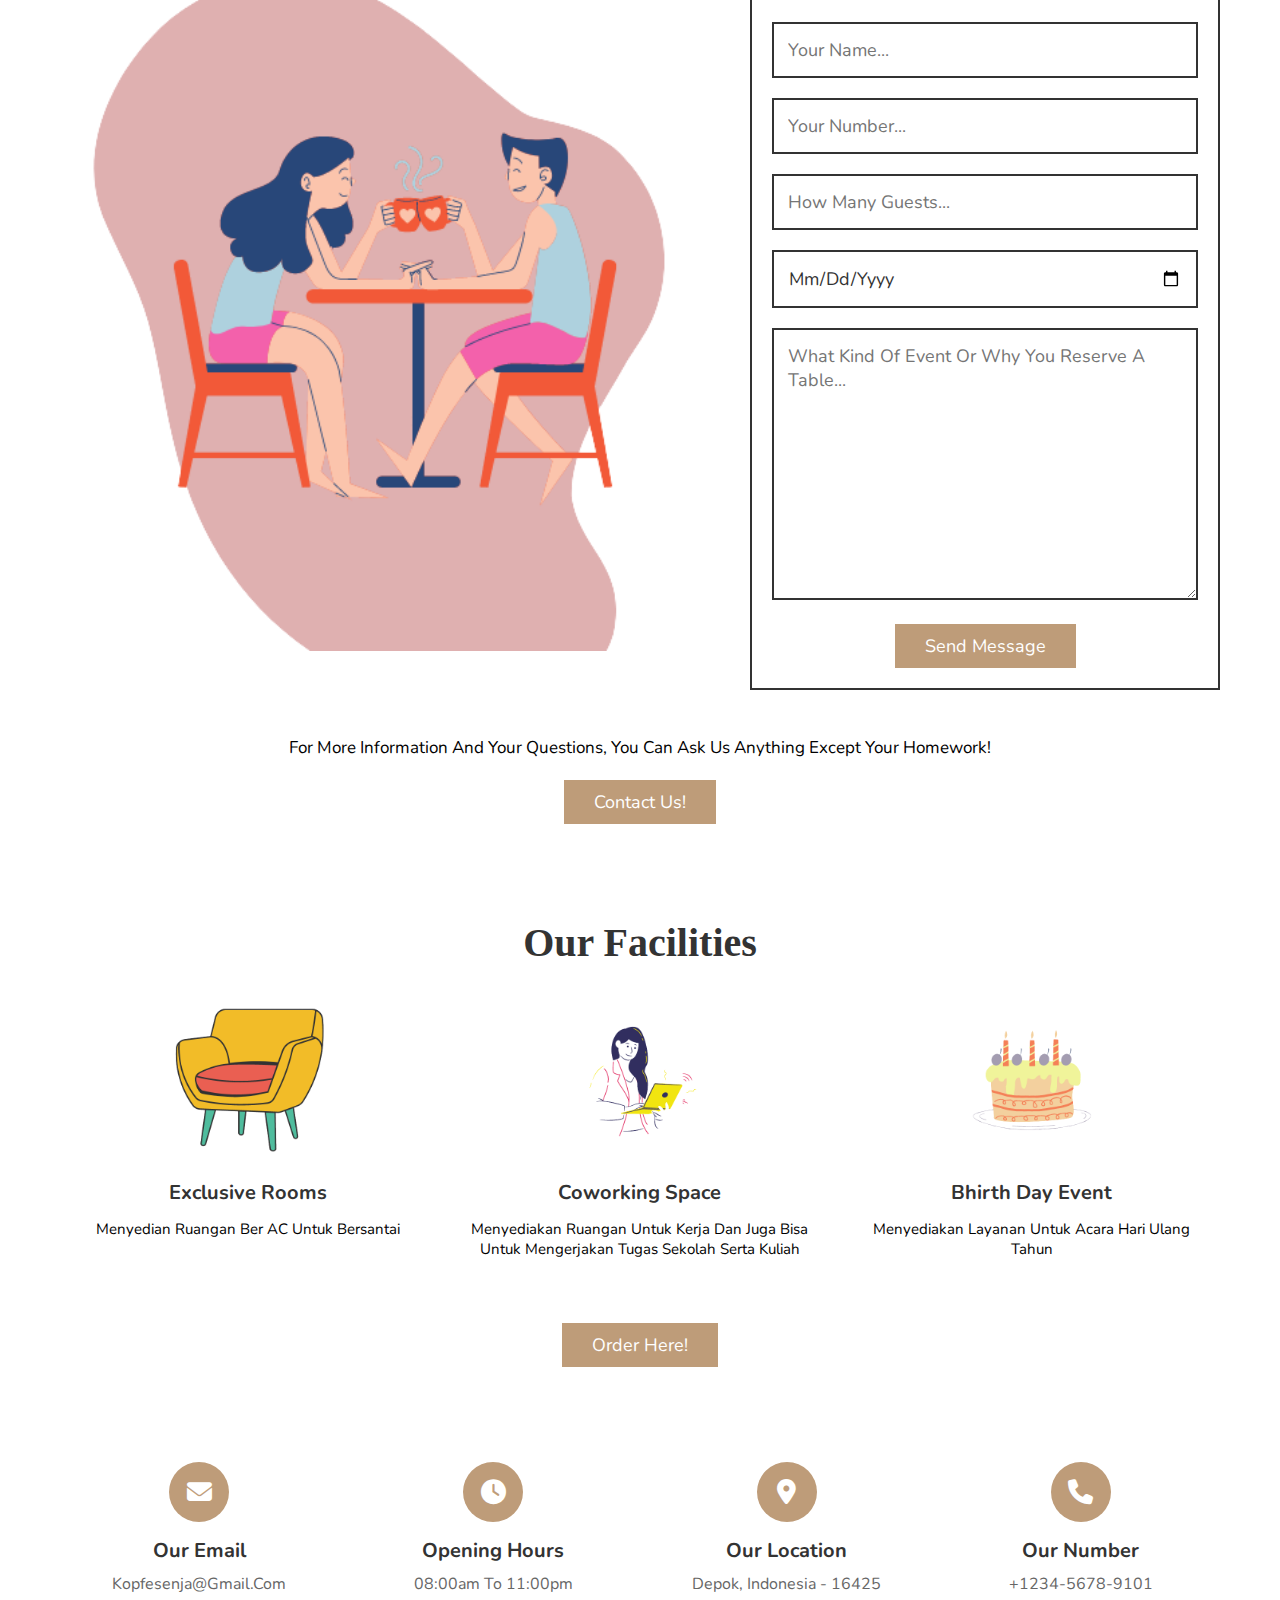
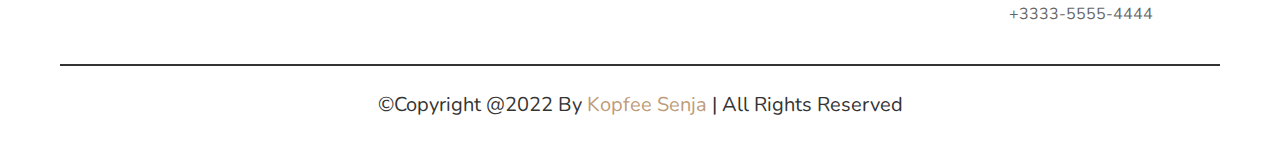
==== commit 436a0a1f: "Update" ====
--- a/index.html
+++ b/index.html
@@ -64,7 +64,7 @@
 		<img src="/images/aboutus1.png" alt="">
 	</div>
 	<div class="content">
-		<h3>Coffe brand</h3>
+		<h3>Coffe Senja</h3>
 		<p>Kami adalah KOPFEE SENJA. Tujuan kami bukanlah ingin menjadi proplayer esports seperti Albertt dan Zuxxy Luxxy, bukan menjadi Hokage seperti Naruto, bukan pula menjadi Kapten Song Joongki DOTS, dan bukan pula menjadi pecinta senja yang mampu mengambil dan membuat intisari dari sebuah puisi layaknya Fiersa Besari. Didirikan di tahun 2022, kami mencoba mengambil resiko untuk membuka Coffee Shop ini disaat pandemi masih ramai diperbincangkan. Kami ingin membuka sebuah coffee shop dengan wajah baru, dan rasa baru di hari yang baru. Selain itu kami ingin coffee shop ini menjadi jembatan perdamaian diantara berbagai kubu sosial media dengan cara membiarkan mereka mengekspresikan diri mereka disini. Kami menyediakan fasilitas bagi mereka yang ingin mengadakan acara apapun yang mereka suka dan bisa dipastikan tidak akan terjadi baku hantam, bahkan kami juga menyediakan acara bagi budaya warga indonesia setempat serta acara di hari-hari besar nasional. Kop diambil dari kata kopi dalam bahasa Indonesia, sedangkan fee diambil dari kata coffee yang artinya menjadikan kopi dengan global style, namun tidak menghilangkan budaya lokal itu sendiri. Jadi, sekali lagi, kami adalah KOPFEE SENJA.</p>
 		<a href="#menu" class="btn">Our Menu</a>
 	</div>
